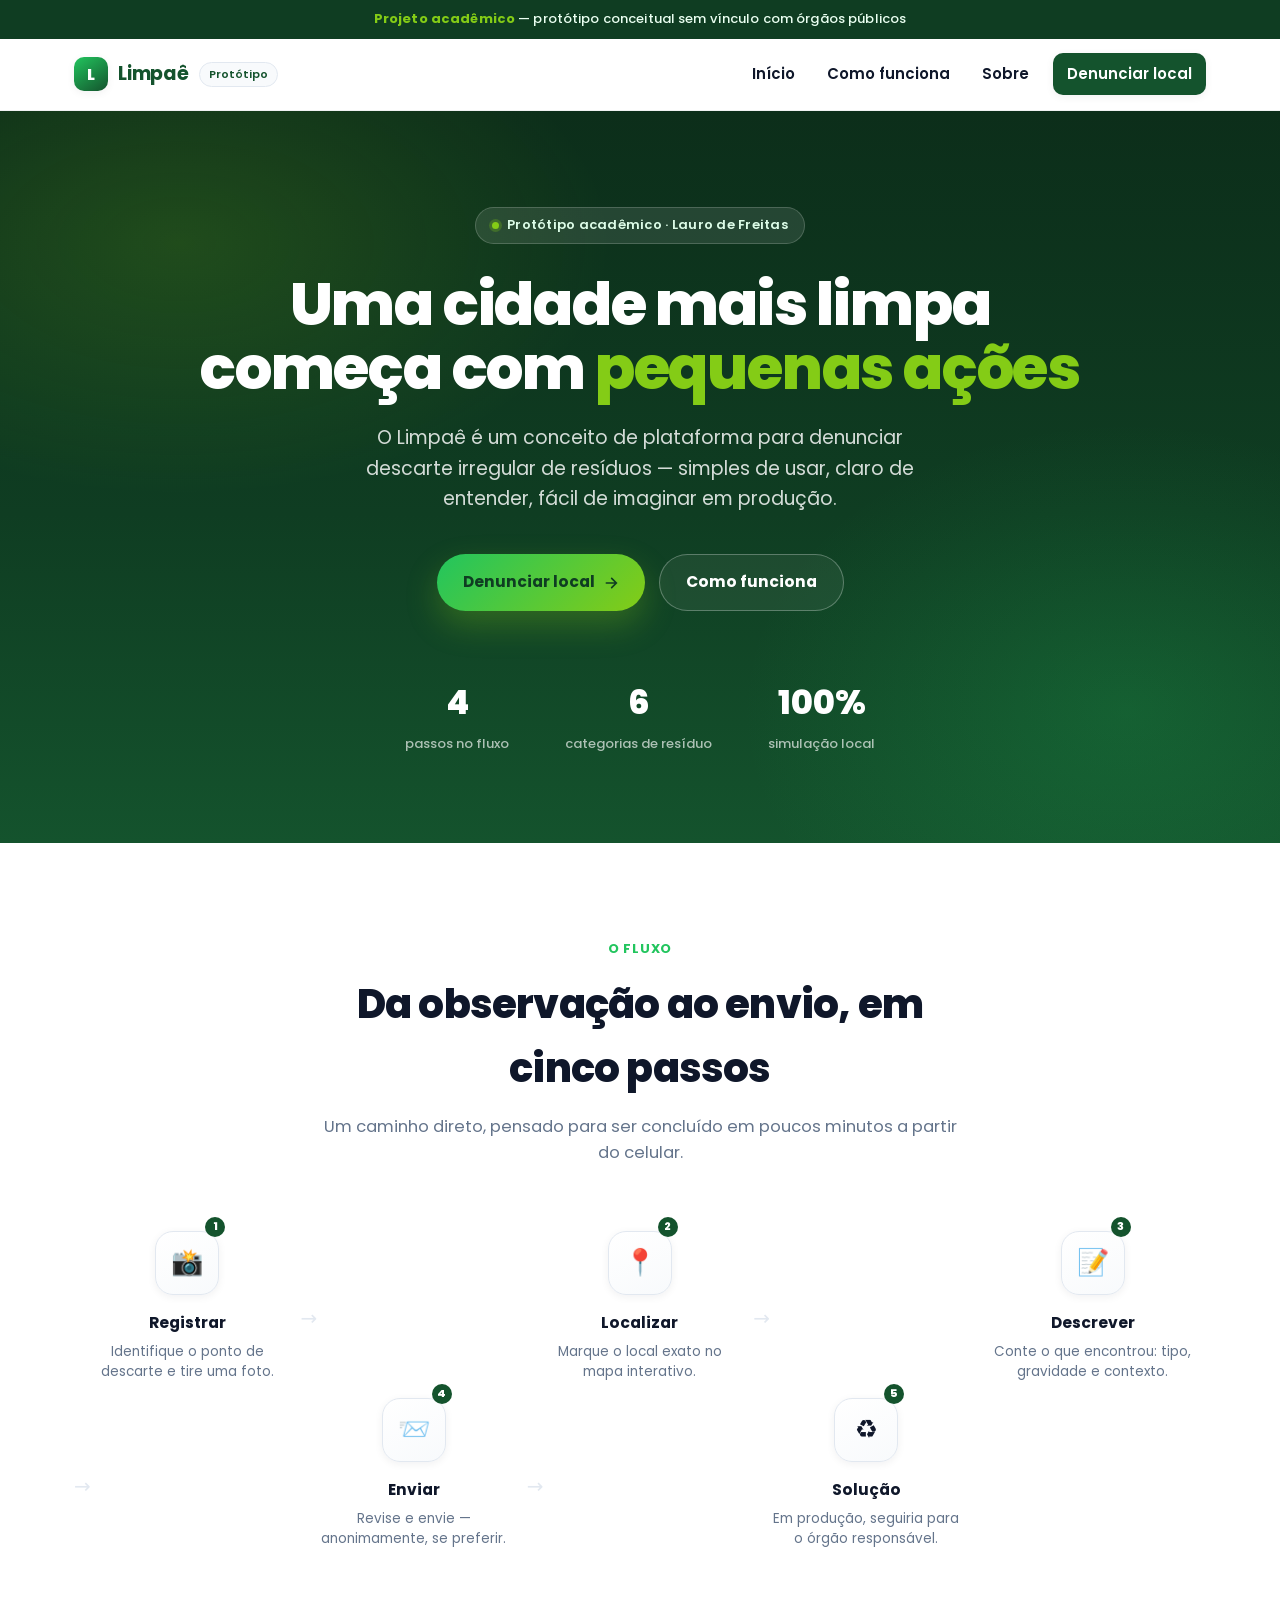
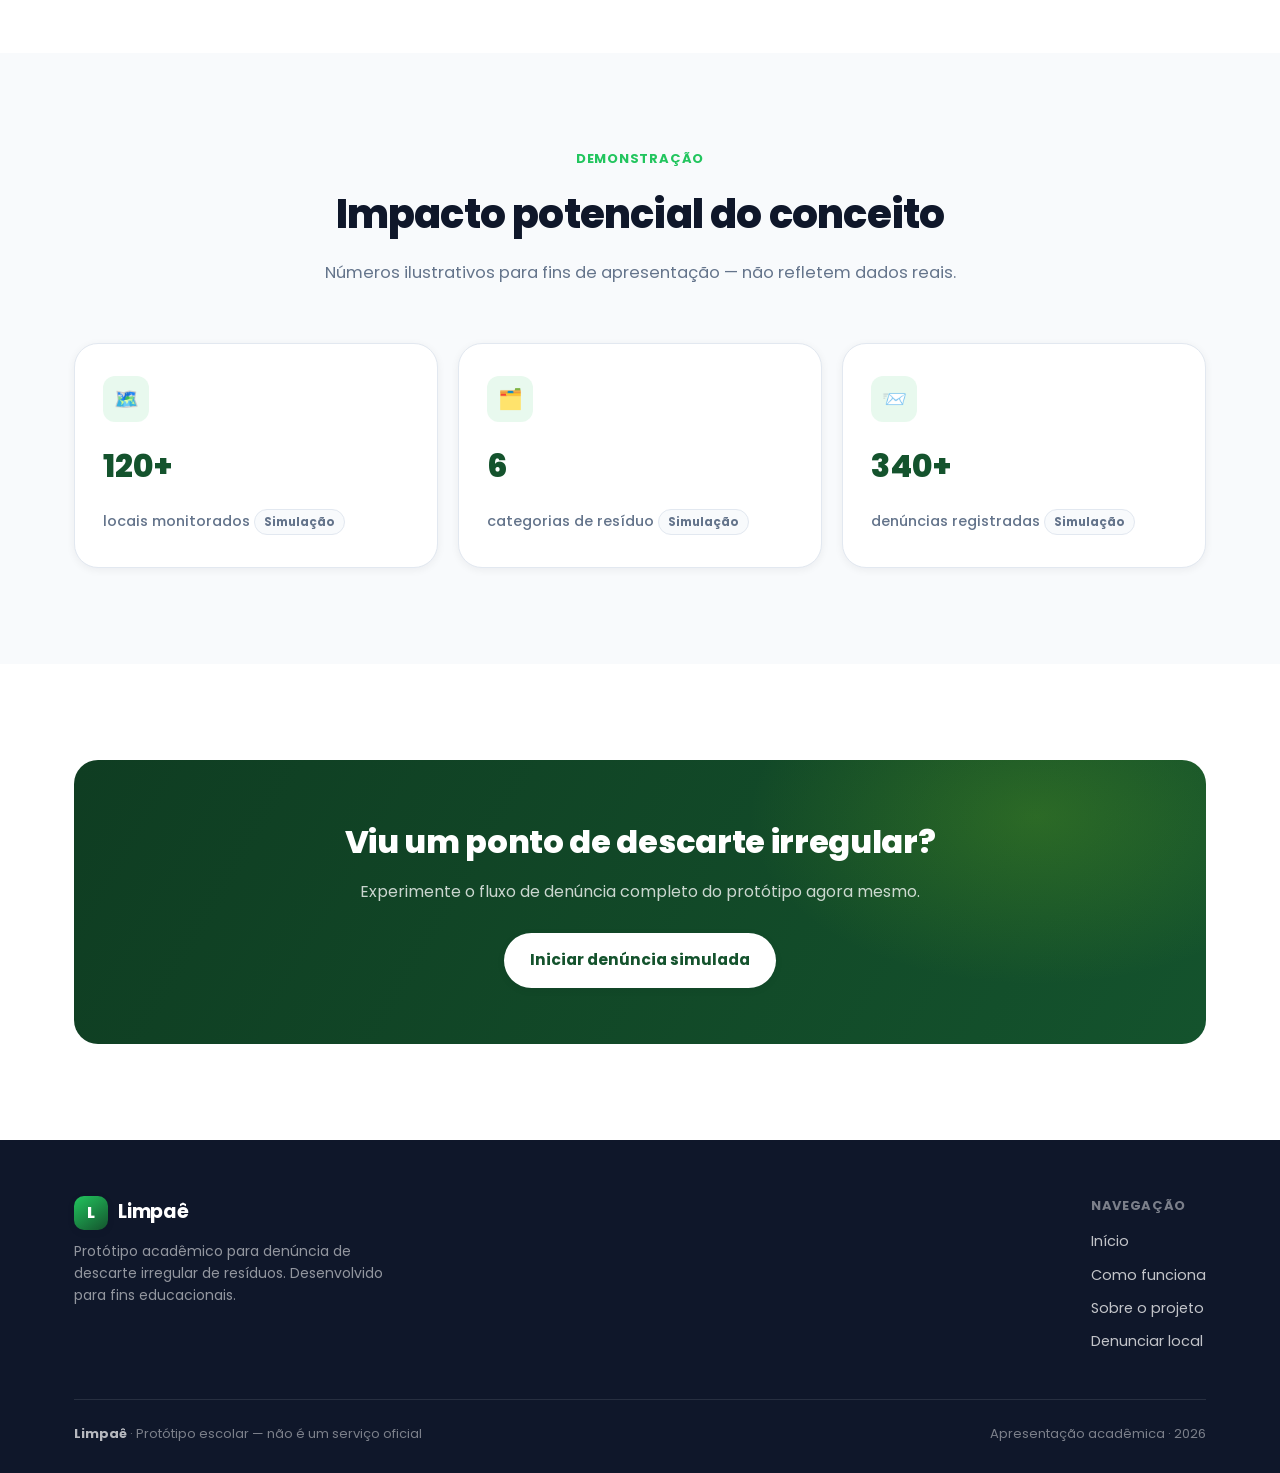
==== index.html @ a6c894ae "Rename paginainicial.html to index.html" ====
<!doctype html>
<html lang="pt-BR">
<head>
<meta charset="utf-8" />
<meta name="viewport" content="width=device-width,initial-scale=1,viewport-fit=cover" />
<title>Limpaê — Denuncie o descarte irregular</title>
<meta name="description" content="Protótipo acadêmico para denúncia de descarte irregular de resíduos. Identifique, localize e registre em poucos passos." />

<link rel="preconnect" href="https://fonts.googleapis.com">
<link rel="preconnect" href="https://fonts.gstatic.com" crossorigin>
<link href="https://fonts.googleapis.com/css2?family=Poppins:wght@400;500;600;700;800&display=swap" rel="stylesheet">

<style>
/* ============================================================
   LIMPAÊ — DESIGN TOKENS (compartilhado entre as 3 páginas)
   ============================================================ */
:root{
  --forest:#14532d;
  --forest-deep:#0f3d22;
  --emerald:#22c55e;
  --lime:#84cc16;
  --white:#ffffff;
  --slate-50:#f8fafc;
  --slate-200:#e2e8f0;
  --slate-500:#64748b;
  --slate-900:#0f172a;

  --radius-sm:10px;
  --radius-md:16px;
  --radius-lg:24px;
  --radius-pill:999px;

  --shadow-sm:0 2px 8px rgba(15,23,42,0.06);
  --shadow-md:0 12px 32px rgba(15,61,34,0.10);
  --shadow-lg:0 24px 64px rgba(15,61,34,0.16);

  --ease:cubic-bezier(.16,1,.3,1);
  --max-width:1180px;
  --header-h:72px;
}

*,*::before,*::after{ box-sizing:border-box; }
html{ scroll-behavior:smooth; }
@media (prefers-reduced-motion: reduce){
  html{ scroll-behavior:auto; }
  *,*::before,*::after{ animation-duration:0.001ms !important; animation-iteration-count:1 !important; transition-duration:0.001ms !important; scroll-behavior:auto !important; }
}

body{
  margin:0;
  font-family:"Poppins",system-ui,-apple-system,"Segoe UI",Roboto,Arial,sans-serif;
  color:var(--slate-900);
  background:var(--white);
  -webkit-font-smoothing:antialiased;
  line-height:1.6;
}

img{ max-width:100%; display:block; }
a{ color:inherit; }
button{ font-family:inherit; }

:focus-visible{
  outline:3px solid var(--lime);
  outline-offset:2px;
  border-radius:6px;
}

.container{ max-width:var(--max-width); margin:0 auto; padding:0 24px; }

/* ===== TOP NOTICE ===== */
.notice{
  background:var(--forest-deep);
  color:#eafff1;
  text-align:center;
  font-size:13px;
  font-weight:500;
  padding:9px 16px;
  letter-spacing:.01em;
}
.notice strong{ font-weight:700; color:var(--lime); }

/* ===== HEADER ===== */
header{
  position:sticky;
  top:0;
  z-index:500;
  height:var(--header-h);
  display:flex;
  align-items:center;
  background:rgba(255,255,255,0.85);
  backdrop-filter:blur(12px) saturate(1.4);
  -webkit-backdrop-filter:blur(12px) saturate(1.4);
  border-bottom:1px solid rgba(15,23,42,0.06);
}
.header-inner{
  width:100%;
  display:flex;
  align-items:center;
  justify-content:space-between;
  gap:20px;
}
.brand{ display:flex; align-items:center; gap:10px; text-decoration:none; }
.brand-mark{
  width:34px; height:34px; border-radius:10px;
  background:linear-gradient(145deg,var(--emerald),var(--forest));
  display:flex; align-items:center; justify-content:center;
  color:#fff; font-weight:800; font-size:16px;
  box-shadow:var(--shadow-sm);
}
.brand-name{ font-weight:700; font-size:19px; color:var(--forest); letter-spacing:-0.01em; }
.brand-tag{
  font-size:11px; font-weight:600; color:var(--forest);
  background:var(--slate-50); border:1px solid var(--slate-200);
  padding:3px 9px; border-radius:var(--radius-pill);
}

nav.main-nav{ display:flex; align-items:center; gap:4px; }
nav.main-nav a{
  text-decoration:none; font-weight:600; font-size:15px; color:var(--slate-900);
  padding:9px 14px; border-radius:var(--radius-sm);
  transition:background .2s var(--ease), color .2s var(--ease);
}
nav.main-nav a:hover{ background:var(--slate-50); color:var(--forest); }
nav.main-nav a.nav-cta{
  background:var(--forest); color:#fff; margin-left:6px;
  box-shadow:var(--shadow-sm);
}
nav.main-nav a.nav-cta:hover{ background:var(--forest-deep); }

.nav-toggle{
  display:none; background:none; border:0; cursor:pointer;
  width:40px; height:40px; border-radius:var(--radius-sm);
  align-items:center; justify-content:center;
}
.nav-toggle:hover{ background:var(--slate-50); }
.nav-toggle svg{ width:22px; height:22px; }

.mobile-menu{
  position:fixed; inset:0; z-index:900;
  background:rgba(15,23,42,0.4);
  backdrop-filter:blur(2px);
  opacity:0; visibility:hidden;
  transition:opacity .25s var(--ease), visibility .25s var(--ease);
}
.mobile-menu.open{ opacity:1; visibility:visible; }
.mobile-panel{
  position:absolute; top:0; right:0; height:100%; width:min(320px,86vw);
  background:#fff; padding:24px; display:flex; flex-direction:column; gap:6px;
  box-shadow:-12px 0 48px rgba(15,23,42,0.18);
  transform:translateX(24px); transition:transform .3s var(--ease);
}
.mobile-menu.open .mobile-panel{ transform:translateX(0); }
.mobile-panel a{
  text-decoration:none; color:var(--slate-900); font-weight:600; font-size:17px;
  padding:14px 12px; border-radius:var(--radius-sm); border-bottom:1px solid var(--slate-200);
}
.mobile-panel a.nav-cta{ background:var(--forest); color:#fff; border:0; text-align:center; margin-top:10px; }

@media (max-width:760px){
  nav.main-nav{ display:none; }
  .nav-toggle{ display:flex; }
}

/* ===== HERO ===== */
.hero{
  position:relative;
  padding:96px 0 88px;
  overflow:hidden;
  background:linear-gradient(180deg,#0c2e1a 0%, var(--forest-deep) 55%, var(--forest) 100%);
  color:#fff;
}
.hero::before{
  content:"";
  position:absolute; inset:0;
  background-image:url('https://images.unsplash.com/photo-1604187351574-454b8b886bff?auto=format&fit=crop&w=1800&q=70');
  background-size:cover; background-position:center 35%;
  opacity:.22; mix-blend-mode:luminosity;
}
.hero::after{
  content:"";
  position:absolute; inset:0;
  background:
    radial-gradient(720px 420px at 14% 18%, rgba(132,204,22,0.16), transparent 60%),
    radial-gradient(640px 480px at 88% 82%, rgba(34,197,94,0.18), transparent 60%);
}
.hero-inner{ position:relative; z-index:2; text-align:center; }
.eyebrow{
  display:inline-flex; align-items:center; gap:8px;
  font-size:13px; font-weight:600; letter-spacing:.02em;
  background:rgba(255,255,255,0.10); border:1px solid rgba(255,255,255,0.18);
  padding:7px 16px; border-radius:var(--radius-pill); margin-bottom:28px;
  color:#dcfce7;
}
.eyebrow .dot{ width:7px; height:7px; border-radius:50%; background:var(--lime); box-shadow:0 0 0 3px rgba(132,204,22,0.25); }

.hero h1{
  font-size:clamp(34px,5.6vw,60px);
  font-weight:800; letter-spacing:-0.02em; line-height:1.08;
  margin:0 0 22px;
  max-width:880px; margin-inline:auto;
}
.hero h1 em{ font-style:normal; color:var(--lime); }
.hero p.lead{
  font-size:clamp(16px,2vw,19px); color:rgba(255,255,255,0.82);
  max-width:560px; margin:0 auto 40px; font-weight:400;
}
.cta-row{ display:flex; gap:14px; justify-content:center; flex-wrap:wrap; }
.btn{
  display:inline-flex; align-items:center; gap:8px;
  font-weight:700; font-size:15.5px; text-decoration:none;
  padding:15px 26px; border-radius:var(--radius-pill);
  border:0; cursor:pointer;
  transition:transform .2s var(--ease), box-shadow .2s var(--ease), background .2s var(--ease);
}
.btn:active{ transform:scale(0.98); }
.btn-primary{
  background:linear-gradient(135deg,var(--emerald),var(--lime));
  color:var(--forest-deep);
  box-shadow:0 14px 32px rgba(132,204,22,0.28);
}
.btn-primary:hover{ transform:translateY(-2px); box-shadow:0 18px 40px rgba(132,204,22,0.36); }
.btn-ghost{
  background:rgba(255,255,255,0.06); color:#fff; border:1px solid rgba(255,255,255,0.28);
}
.btn-ghost:hover{ transform:translateY(-2px); background:rgba(255,255,255,0.12); }
.btn-solid-light{ background:#fff; color:var(--forest); box-shadow:var(--shadow-sm); }
.btn-solid-light:hover{ transform:translateY(-2px); box-shadow:var(--shadow-md); }

.hero-stats{
  display:flex; justify-content:center; gap:clamp(24px,5vw,56px);
  margin-top:64px; flex-wrap:wrap;
}
.hero-stat{ text-align:center; }
.hero-stat strong{ display:block; font-size:clamp(26px,3.4vw,34px); font-weight:800; color:#fff; }
.hero-stat span{ font-size:13px; color:rgba(255,255,255,0.65); font-weight:500; }

/* ===== SECTIONS ===== */
.section{ padding:96px 0; }
.section-tight{ padding:72px 0; }
.section-alt{ background:var(--slate-50); }
.section-head{ text-align:center; max-width:640px; margin:0 auto 56px; }
.section-eyebrow{
  font-size:13px; font-weight:700; letter-spacing:.06em; text-transform:uppercase;
  color:var(--emerald); margin-bottom:12px; display:block;
}
.section-head h2{
  font-size:clamp(28px,3.6vw,40px); font-weight:800; letter-spacing:-0.02em;
  color:var(--slate-900); margin:0 0 14px;
}
.section-head p{ font-size:16.5px; color:var(--slate-500); margin:0; }

/* reveal on scroll */
.reveal{ opacity:0; transform:translateY(18px); transition:opacity .6s var(--ease), transform .6s var(--ease); }
.reveal.is-visible{ opacity:1; transform:translateY(0); }

/* ===== FLOW (Como funciona) ===== */
.flow{
  display:grid;
  grid-template-columns:repeat(5,1fr);
  gap:0;
  align-items:stretch;
  margin-top:8px;
}
.flow-step{
  position:relative;
  display:flex; flex-direction:column; align-items:center; text-align:center;
  padding:8px 14px;
}
.flow-step .icon{
  width:64px; height:64px; border-radius:18px;
  background:linear-gradient(155deg,#fff,var(--slate-50));
  border:1px solid var(--slate-200);
  display:flex; align-items:center; justify-content:center;
  font-size:26px; margin-bottom:16px;
  box-shadow:var(--shadow-sm);
  transition:transform .25s var(--ease), box-shadow .25s var(--ease);
}
.flow-step:hover .icon{ transform:translateY(-4px); box-shadow:var(--shadow-md); }
.flow-step .num{
  position:absolute; top:0; left:50%; transform:translate(18px,-6px);
  font-size:11px; font-weight:800; color:var(--white); background:var(--forest);
  width:20px; height:20px; border-radius:50%; display:flex; align-items:center; justify-content:center;
}
.flow-step h3{ font-size:15.5px; font-weight:700; margin:0 0 6px; color:var(--slate-900); }
.flow-step p{ font-size:13.5px; color:var(--slate-500); margin:0; line-height:1.5; }
.flow-connector{
  align-self:center; color:var(--slate-200); font-size:20px; padding-top:24px;
}
@media (max-width:920px){
  .flow{ grid-template-columns:1fr; gap:18px; }
  .flow-connector{ display:none; }
  .flow-step{ flex-direction:row; text-align:left; gap:16px; align-items:flex-start; padding:0; }
  .flow-step .icon{ flex-shrink:0; margin-bottom:0; }
  .flow-step .num{ left:auto; transform:none; top:-6px; right:auto; position:absolute; }
}

/* ===== CARDS GRID (Impacto / Sobre teaser) ===== */
.grid-3{ display:grid; grid-template-columns:repeat(3,1fr); gap:20px; }
@media (max-width:920px){ .grid-3{ grid-template-columns:1fr; } }

.stat-card{
  background:#fff; border:1px solid var(--slate-200); border-radius:var(--radius-lg);
  padding:32px 28px; box-shadow:var(--shadow-sm);
  transition:transform .25s var(--ease), box-shadow .25s var(--ease);
}
.stat-card:hover{ transform:translateY(-4px); box-shadow:var(--shadow-md); }
.stat-card .stat-icon{
  width:46px; height:46px; border-radius:12px; display:flex; align-items:center; justify-content:center;
  background:rgba(34,197,94,0.10); color:var(--forest); font-size:20px; margin-bottom:18px;
}
.stat-card strong{ display:block; font-size:32px; font-weight:800; color:var(--forest); margin-bottom:4px; }
.stat-card span.label{ font-size:14.5px; color:var(--slate-500); font-weight:500; }
.stat-card .sim-tag{
  display:inline-block; margin-top:14px; font-size:11.5px; font-weight:700;
  color:var(--slate-500); background:var(--slate-50); border:1px solid var(--slate-200);
  padding:3px 9px; border-radius:var(--radius-pill);
}

/* ===== CTA BAND ===== */
.cta-band{
  background:linear-gradient(120deg,var(--forest-deep),var(--forest));
  border-radius:var(--radius-lg);
  padding:56px 40px;
  text-align:center;
  color:#fff;
  position:relative;
  overflow:hidden;
}
.cta-band::after{
  content:""; position:absolute; inset:0;
  background:radial-gradient(480px 280px at 85% 20%, rgba(132,204,22,0.22), transparent 60%);
}
.cta-band-inner{ position:relative; z-index:1; }
.cta-band h2{ font-size:clamp(24px,3vw,32px); font-weight:800; margin:0 0 12px; letter-spacing:-0.01em; }
.cta-band p{ color:rgba(255,255,255,0.78); margin:0 0 28px; font-size:16px; }

/* ===== FOOTER ===== */
footer{ background:var(--slate-900); color:rgba(255,255,255,0.7); padding:56px 0 28px; }
.footer-top{ display:flex; justify-content:space-between; gap:32px; flex-wrap:wrap; margin-bottom:36px; }
.footer-brand .brand-name{ color:#fff; }
.footer-brand p{ max-width:320px; font-size:14px; color:rgba(255,255,255,0.55); margin-top:10px; }
.footer-cols{ display:flex; gap:48px; flex-wrap:wrap; }
.footer-col h4{ font-size:13px; font-weight:700; text-transform:uppercase; letter-spacing:.05em; color:rgba(255,255,255,0.45); margin:0 0 14px; }
.footer-col a{ display:block; text-decoration:none; color:rgba(255,255,255,0.75); font-size:14.5px; margin-bottom:10px; }
.footer-col a:hover{ color:var(--lime); }
.footer-bottom{
  border-top:1px solid rgba(255,255,255,0.10); padding-top:24px;
  display:flex; justify-content:space-between; gap:12px; flex-wrap:wrap;
  font-size:13px; color:rgba(255,255,255,0.45);
}
.footer-bottom strong{ color:rgba(255,255,255,0.7); }

@media (max-width:600px){
  .section{ padding:64px 0; }
  .hero{ padding:72px 0 64px; }
  .cta-band{ padding:40px 22px; }
}
</style>
</head>
<body>

<div class="notice"><strong>Projeto acadêmico</strong> — protótipo conceitual sem vínculo com órgãos públicos</div>

<header>
  <div class="container header-inner">
    <a href="index.html" class="brand">
      <span class="brand-mark">L</span>
      <span class="brand-name">Limpaê</span>
      <span class="brand-tag">Protótipo</span>
    </a>

    <nav class="main-nav" aria-label="Navegação principal">
      <a href="index.html">Início</a>
      <a href="#como-funciona">Como funciona</a>
      <a href="sobre.html">Sobre</a>
      <a href="denuncia.html" class="nav-cta">Denunciar local</a>
    </nav>

    <button class="nav-toggle" id="navToggle" aria-label="Abrir menu" aria-expanded="false" aria-controls="mobileMenu">
      <svg viewBox="0 0 24 24" fill="none" stroke="currentColor" stroke-width="2" stroke-linecap="round"><path d="M3 6h18M3 12h18M3 18h18"/></svg>
    </button>
  </div>
</header>

<div class="mobile-menu" id="mobileMenu" role="dialog" aria-modal="true" aria-label="Menu de navegação">
  <div class="mobile-panel">
    <a href="index.html">Início</a>
    <a href="#como-funciona">Como funciona</a>
    <a href="sobre.html">Sobre</a>
    <a href="denuncia.html" class="nav-cta">Denunciar local</a>
  </div>
</div>

<section class="hero">
  <div class="container hero-inner">
    <span class="eyebrow"><span class="dot"></span> Protótipo acadêmico · Lauro de Freitas</span>
    <h1>Uma cidade mais limpa começa com <em>pequenas ações</em></h1>
    <p class="lead">O Limpaê é um conceito de plataforma para denunciar descarte irregular de resíduos — simples de usar, claro de entender, fácil de imaginar em produção.</p>
    <div class="cta-row">
      <a href="denuncia.html" class="btn btn-primary">
        Denunciar local
        <svg width="16" height="16" viewBox="0 0 24 24" fill="none" stroke="currentColor" stroke-width="2.5" stroke-linecap="round"><path d="M5 12h14M13 5l7 7-7 7"/></svg>
      </a>
      <a href="#como-funciona" class="btn btn-ghost">Como funciona</a>
    </div>

    <div class="hero-stats">
      <div class="hero-stat"><strong>4</strong><span>passos no fluxo</span></div>
      <div class="hero-stat"><strong>6</strong><span>categorias de resíduo</span></div>
      <div class="hero-stat"><strong>100%</strong><span>simulação local</span></div>
    </div>
  </div>
</section>

<section id="como-funciona" class="section">
  <div class="container">
    <div class="section-head reveal">
      <span class="section-eyebrow">O fluxo</span>
      <h2>Da observação ao envio, em cinco passos</h2>
      <p>Um caminho direto, pensado para ser concluído em poucos minutos a partir do celular.</p>
    </div>

    <div class="flow reveal">
      <div class="flow-step"><span class="num">1</span><div class="icon">📸</div><h3>Registrar</h3><p>Identifique o ponto de descarte e tire uma foto.</p></div>
      <div class="flow-connector">→</div>
      <div class="flow-step"><span class="num">2</span><div class="icon">📍</div><h3>Localizar</h3><p>Marque o local exato no mapa interativo.</p></div>
      <div class="flow-connector">→</div>
      <div class="flow-step"><span class="num">3</span><div class="icon">📝</div><h3>Descrever</h3><p>Conte o que encontrou: tipo, gravidade e contexto.</p></div>
      <div class="flow-connector">→</div>
      <div class="flow-step"><span class="num">4</span><div class="icon">📨</div><h3>Enviar</h3><p>Revise e envie — anonimamente, se preferir.</p></div>
      <div class="flow-connector">→</div>
      <div class="flow-step"><span class="num">5</span><div class="icon">♻️</div><h3>Solução</h3><p>Em produção, seguiria para o órgão responsável.</p></div>
    </div>
  </div>
</section>

<section class="section section-alt">
  <div class="container">
    <div class="section-head reveal">
      <span class="section-eyebrow">Demonstração</span>
      <h2>Impacto potencial do conceito</h2>
      <p>Números ilustrativos para fins de apresentação — não refletem dados reais.</p>
    </div>

    <div class="grid-3 reveal">
      <div class="stat-card">
        <div class="stat-icon">🗺️</div>
        <strong>120+</strong>
        <span class="label">locais monitorados</span>
        <div class="sim-tag">Simulação</div>
      </div>
      <div class="stat-card">
        <div class="stat-icon">🗂️</div>
        <strong>6</strong>
        <span class="label">categorias de resíduo</span>
        <div class="sim-tag">Simulação</div>
      </div>
      <div class="stat-card">
        <div class="stat-icon">📨</div>
        <strong>340+</strong>
        <span class="label">denúncias registradas</span>
        <div class="sim-tag">Simulação</div>
      </div>
    </div>
  </div>
</section>

<section class="section">
  <div class="container">
    <div class="cta-band reveal">
      <div class="cta-band-inner">
        <h2>Viu um ponto de descarte irregular?</h2>
        <p>Experimente o fluxo de denúncia completo do protótipo agora mesmo.</p>
        <a href="denuncia.html" class="btn btn-solid-light">Iniciar denúncia simulada</a>
      </div>
    </div>
  </div>
</section>

<footer>
  <div class="container">
    <div class="footer-top">
      <div class="footer-brand">
        <a href="index.html" class="brand"><span class="brand-mark">L</span><span class="brand-name">Limpaê</span></a>
        <p>Protótipo acadêmico para denúncia de descarte irregular de resíduos. Desenvolvido para fins educacionais.</p>
      </div>
      <div class="footer-cols">
        <div class="footer-col">
          <h4>Navegação</h4>
          <a href="index.html">Início</a>
          <a href="#como-funciona">Como funciona</a>
          <a href="sobre.html">Sobre o projeto</a>
          <a href="denuncia.html">Denunciar local</a>
        </div>
      </div>
    </div>
    <div class="footer-bottom">
      <span><strong>Limpaê</strong> · Protótipo escolar — não é um serviço oficial</span>
      <span>Apresentação acadêmica · 2026</span>
    </div>
  </div>
</footer>

<script>
(function(){
  var toggle = document.getElementById('navToggle');
  var menu = document.getElementById('mobileMenu');

  function closeMenu(){
    menu.classList.remove('open');
    toggle.setAttribute('aria-expanded','false');
    document.body.style.overflow = '';
  }
  function openMenu(){
    menu.classList.add('open');
    toggle.setAttribute('aria-expanded','true');
    document.body.style.overflow = 'hidden';
  }

  toggle.addEventListener('click', function(){
    var isOpen = menu.classList.contains('open');
    isOpen ? closeMenu() : openMenu();
  });
  menu.addEventListener('click', function(e){
    if(e.target === menu) closeMenu();
  });
  menu.querySelectorAll('a').forEach(function(a){
    a.addEventListener('click', closeMenu);
  });
  window.addEventListener('resize', function(){
    if(window.innerWidth > 760) closeMenu();
  });

  // Scroll reveal
  var revealEls = document.querySelectorAll('.reveal');
  if('IntersectionObserver' in window){
    var io = new IntersectionObserver(function(entries){
      entries.forEach(function(entry){
        if(entry.isIntersecting){
          entry.target.classList.add('is-visible');
          io.unobserve(entry.target);
        }
      });
    }, { threshold:0.15 });
    revealEls.forEach(function(el){ io.observe(el); });
  } else {
    revealEls.forEach(function(el){ el.classList.add('is-visible'); });
  }
})();
</script>
</body>
</html>
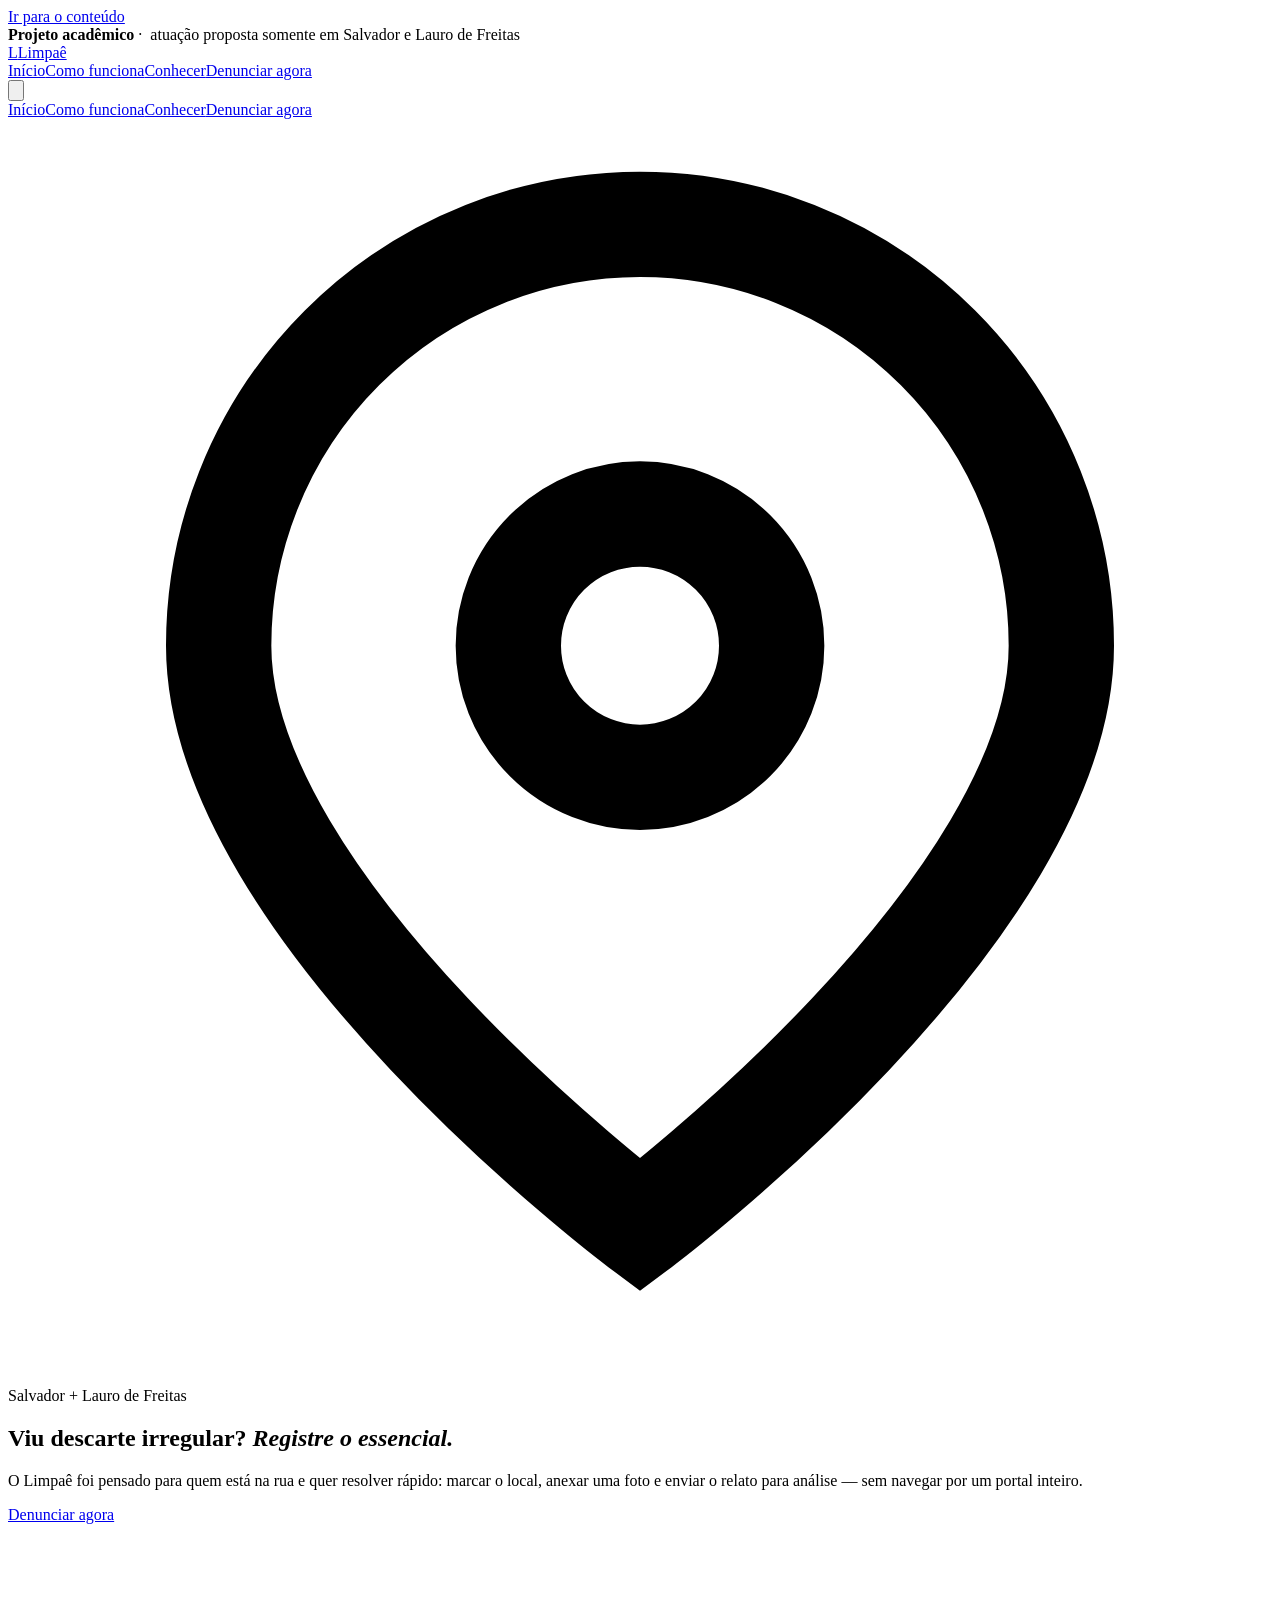
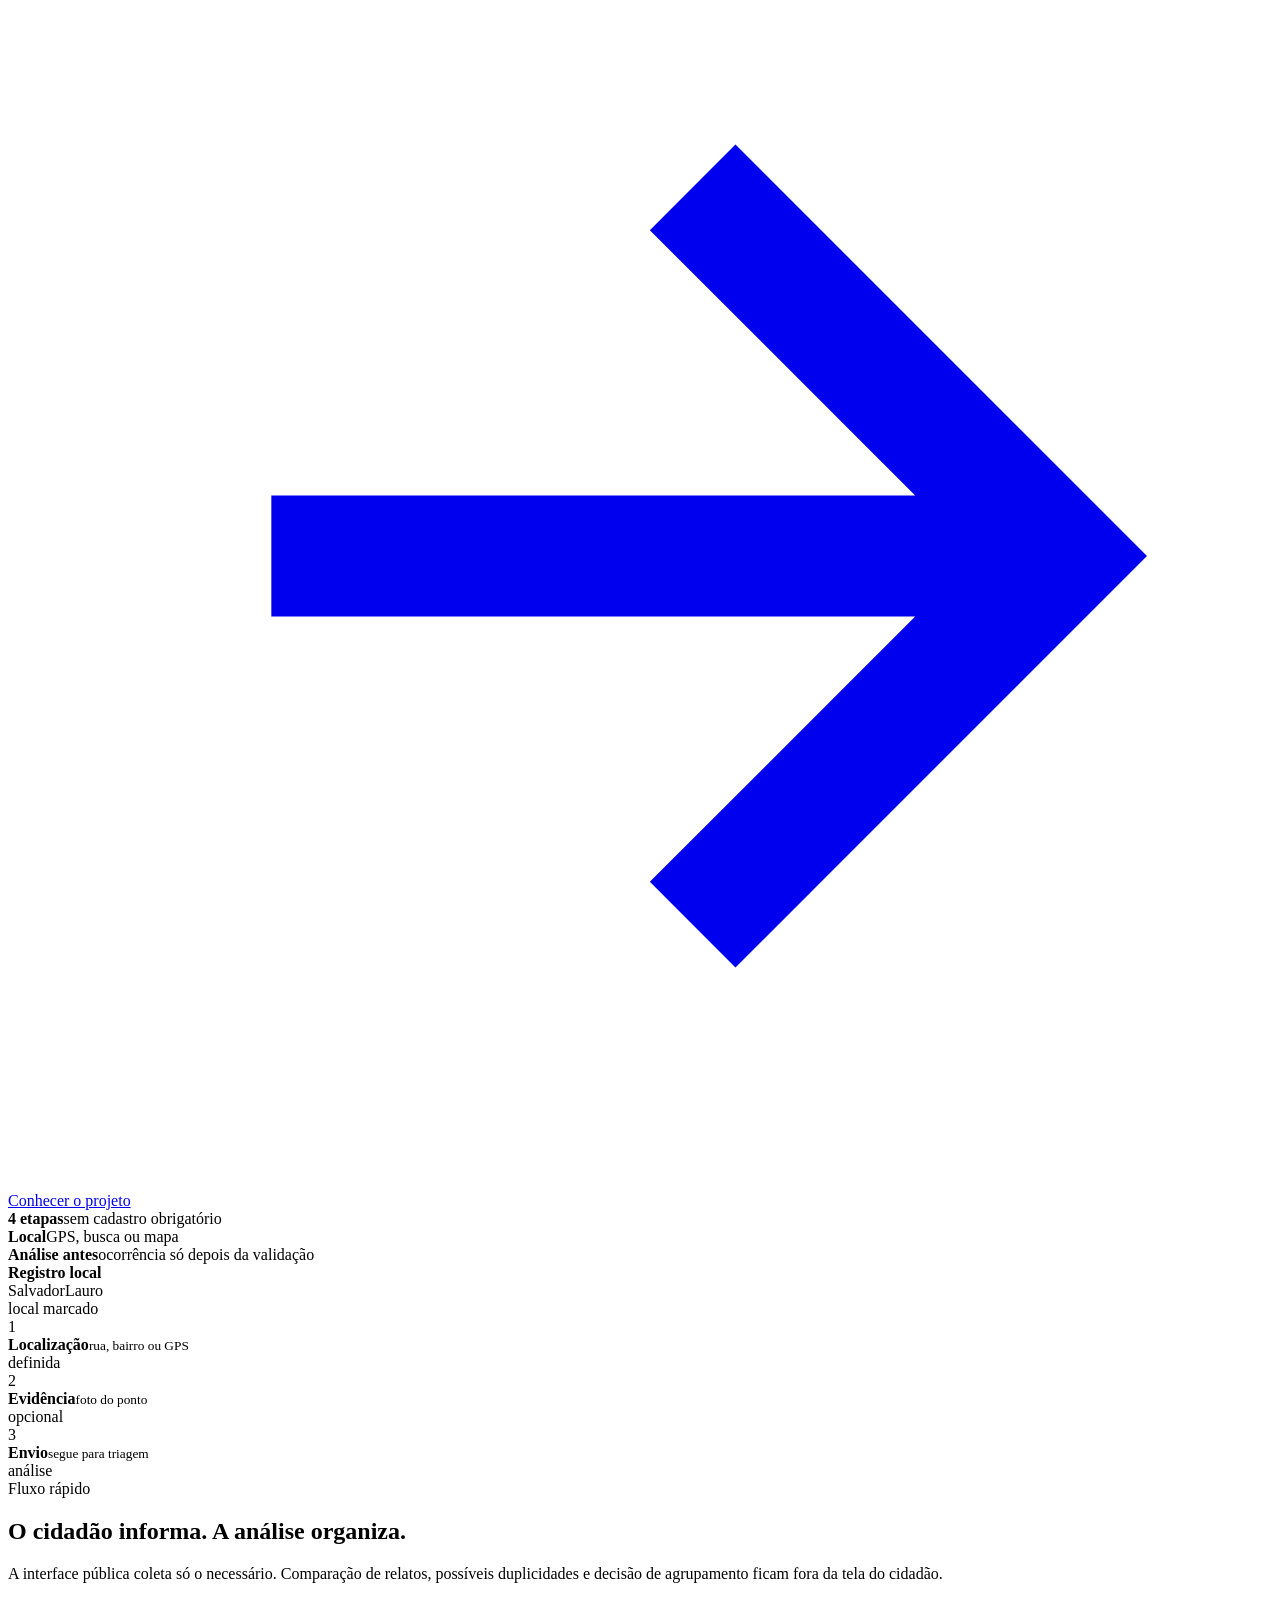
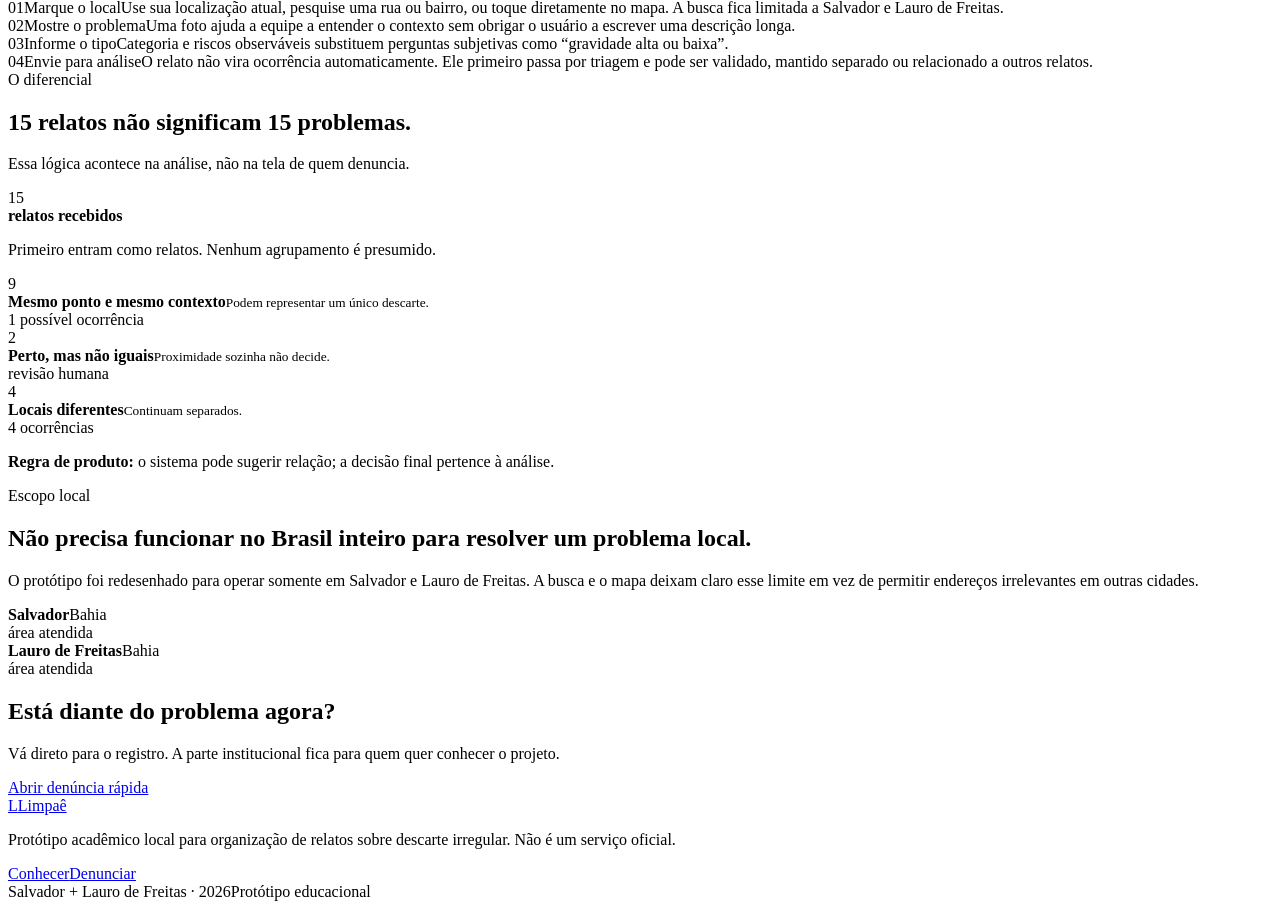
==== commit 0f14b311: "Add files via upload" ====
--- a/index.html
+++ b/index.html
@@ -1,552 +1,34 @@
-<!doctype html>
-<html lang="pt-BR">
-<head>
-<meta charset="utf-8" />
-<meta name="viewport" content="width=device-width,initial-scale=1,viewport-fit=cover" />
-<title>Limpaê — Denuncie o descarte irregular</title>
-<meta name="description" content="Protótipo acadêmico para denúncia de descarte irregular de resíduos. Identifique, localize e registre em poucos passos." />
+<!doctype html><html lang="pt-BR"><head>
+<meta charset="utf-8"><meta name="viewport" content="width=device-width,initial-scale=1,viewport-fit=cover">
+<title>Limpaê — Salvador e Lauro de Freitas</title>
+<meta name="description" content="Protótipo acadêmico local para registro de descarte irregular em Salvador e Lauro de Freitas.">
+<link rel="stylesheet" href="assets/styles.css"></head><body>
+<a class="skip-link" href="#conteudo">Ir para o conteúdo</a>
+<div class="project-strip"><strong>Projeto acadêmico</strong>&nbsp;·&nbsp; atuação proposta somente em Salvador e Lauro de Freitas</div>
+<header class="site-header"><div class="container header-inner">
+<a class="brand" href="index.html"><span class="brand-mark">L</span><span class="brand-name">Limpaê</span></a>
+<nav class="main-nav" aria-label="Navegação principal"><a class="active" href="index.html">Início</a><a href="#como-funciona">Como funciona</a><a href="sobre.html">Conhecer</a><a class="nav-action" href="denuncia.html">Denunciar agora</a></nav>
+<button class="nav-toggle" id="navToggle" aria-label="Abrir menu" aria-expanded="false"><svg viewBox="0 0 24 24" fill="none" stroke="currentColor" stroke-width="2"><path d="M4 7h16M4 12h16M4 17h16"/></svg></button>
+</div></header>
+<div class="mobile-menu" id="mobileMenu"><div class="mobile-panel"><a href="index.html">Início</a><a href="#como-funciona">Como funciona</a><a href="sobre.html">Conhecer</a><a class="nav-action" href="denuncia.html">Denunciar agora</a></div></div>
+<main id="conteudo">
+<section class="hero"><div class="container hero-grid">
+<div><span class="local-badge"><svg viewBox="0 0 24 24" fill="none" stroke="currentColor" stroke-width="2"><path d="M20 10c0 5-8 11-8 11S4 15 4 10a8 8 0 1 1 16 0Z"/><circle cx="12" cy="10" r="2.5"/></svg>Salvador + Lauro de Freitas</span>
+<h1>Viu descarte irregular? <em>Registre o essencial.</em></h1>
+<p class="hero-lead">O Limpaê foi pensado para quem está na rua e quer resolver rápido: marcar o local, anexar uma foto e enviar o relato para análise — sem navegar por um portal inteiro.</p>
+<div class="cta-row"><a class="btn btn-primary" href="denuncia.html">Denunciar agora <svg viewBox="0 0 24 24" fill="none" stroke="currentColor" stroke-width="2.3"><path d="M5 12h14M13 5l7 7-7 7"/></svg></a><a class="btn btn-secondary" href="sobre.html">Conhecer o projeto</a></div>
+<div class="hero-proof"><div class="proof-item"><strong>4 etapas</strong><span>sem cadastro obrigatório</span></div><div class="proof-item"><strong>Local</strong><span>GPS, busca ou mapa</span></div><div class="proof-item"><strong>Análise antes</strong><span>ocorrência só depois da validação</span></div></div>
+</div>
+<div class="civic-panel" aria-label="Demonstração visual do fluxo"><div class="civic-panel-head"><strong>Registro local</strong><div class="city-pair"><span>Salvador</span><span>Lauro</span></div></div><div class="civic-map"><span class="mock-pin"></span><span class="mock-pin-label">local marcado</span></div><div class="civic-flow"><div class="civic-flow-row"><span class="flow-number">1</span><div><strong>Localização</strong><small>rua, bairro ou GPS</small></div><span class="status-chip">definida</span></div><div class="civic-flow-row"><span class="flow-number">2</span><div><strong>Evidência</strong><small>foto do ponto</small></div><span class="status-chip">opcional</span></div><div class="civic-flow-row"><span class="flow-number">3</span><div><strong>Envio</strong><small>segue para triagem</small></div><span class="status-chip">análise</span></div></div></div>
+</div></section>
 
-<link rel="preconnect" href="https://fonts.googleapis.com">
-<link rel="preconnect" href="https://fonts.gstatic.com" crossorigin>
-<link href="https://fonts.googleapis.com/css2?family=Poppins:wght@400;500;600;700;800&display=swap" rel="stylesheet">
+<section class="section" id="como-funciona"><div class="container"><div class="section-head reveal"><span class="section-kicker">Fluxo rápido</span><h2>O cidadão informa. A análise organiza.</h2><p>A interface pública coleta só o necessário. Comparação de relatos, possíveis duplicidades e decisão de agrupamento ficam fora da tela do cidadão.</p></div>
+<div class="steps reveal"><div class="step-row"><span class="step-num">01</span><span class="step-title">Marque o local</span><span class="step-copy">Use sua localização atual, pesquise uma rua ou bairro, ou toque diretamente no mapa. A busca fica limitada a Salvador e Lauro de Freitas.</span></div><div class="step-row"><span class="step-num">02</span><span class="step-title">Mostre o problema</span><span class="step-copy">Uma foto ajuda a equipe a entender o contexto sem obrigar o usuário a escrever uma descrição longa.</span></div><div class="step-row"><span class="step-num">03</span><span class="step-title">Informe o tipo</span><span class="step-copy">Categoria e riscos observáveis substituem perguntas subjetivas como “gravidade alta ou baixa”.</span></div><div class="step-row"><span class="step-num">04</span><span class="step-title">Envie para análise</span><span class="step-copy">O relato não vira ocorrência automaticamente. Ele primeiro passa por triagem e pode ser validado, mantido separado ou relacionado a outros relatos.</span></div></div></div></section>
 
-<style>
-/* ============================================================
-   LIMPAÊ — DESIGN TOKENS (compartilhado entre as 3 páginas)
-   ============================================================ */
-:root{
-  --forest:#14532d;
-  --forest-deep:#0f3d22;
-  --emerald:#22c55e;
-  --lime:#84cc16;
-  --white:#ffffff;
-  --slate-50:#f8fafc;
-  --slate-200:#e2e8f0;
-  --slate-500:#64748b;
-  --slate-900:#0f172a;
+<section class="section section-soft"><div class="container"><div class="section-head reveal"><span class="section-kicker">O diferencial</span><h2>15 relatos não significam 15 problemas.</h2><p>Essa lógica acontece na análise, não na tela de quem denuncia.</p></div><div class="cluster-grid reveal"><div class="cluster-big"><span class="number">15</span><div><strong>relatos recebidos</strong><p>Primeiro entram como relatos. Nenhum agrupamento é presumido.</p></div></div><div class="cluster-list"><div class="cluster-item"><span class="cluster-count">9</span><div><strong>Mesmo ponto e mesmo contexto</strong><small>Podem representar um único descarte.</small></div><span class="cluster-result">1 possível ocorrência</span></div><div class="cluster-item"><span class="cluster-count">2</span><div><strong>Perto, mas não iguais</strong><small>Proximidade sozinha não decide.</small></div><span class="cluster-result">revisão humana</span></div><div class="cluster-item"><span class="cluster-count">4</span><div><strong>Locais diferentes</strong><small>Continuam separados.</small></div><span class="cluster-result">4 ocorrências</span></div></div></div><p class="cluster-note reveal"><strong>Regra de produto:</strong> o sistema pode sugerir relação; a decisão final pertence à análise.</p></div></section>
 
-  --radius-sm:10px;
-  --radius-md:16px;
-  --radius-lg:24px;
-  --radius-pill:999px;
-
-  --shadow-sm:0 2px 8px rgba(15,23,42,0.06);
-  --shadow-md:0 12px 32px rgba(15,61,34,0.10);
-  --shadow-lg:0 24px 64px rgba(15,61,34,0.16);
-
-  --ease:cubic-bezier(.16,1,.3,1);
-  --max-width:1180px;
-  --header-h:72px;
-}
-
-*,*::before,*::after{ box-sizing:border-box; }
-html{ scroll-behavior:smooth; }
-@media (prefers-reduced-motion: reduce){
-  html{ scroll-behavior:auto; }
-  *,*::before,*::after{ animation-duration:0.001ms !important; animation-iteration-count:1 !important; transition-duration:0.001ms !important; scroll-behavior:auto !important; }
-}
-
-body{
-  margin:0;
-  font-family:"Poppins",system-ui,-apple-system,"Segoe UI",Roboto,Arial,sans-serif;
-  color:var(--slate-900);
-  background:var(--white);
-  -webkit-font-smoothing:antialiased;
-  line-height:1.6;
-}
-
-img{ max-width:100%; display:block; }
-a{ color:inherit; }
-button{ font-family:inherit; }
-
-:focus-visible{
-  outline:3px solid var(--lime);
-  outline-offset:2px;
-  border-radius:6px;
-}
-
-.container{ max-width:var(--max-width); margin:0 auto; padding:0 24px; }
-
-/* ===== TOP NOTICE ===== */
-.notice{
-  background:var(--forest-deep);
-  color:#eafff1;
-  text-align:center;
-  font-size:13px;
-  font-weight:500;
-  padding:9px 16px;
-  letter-spacing:.01em;
-}
-.notice strong{ font-weight:700; color:var(--lime); }
-
-/* ===== HEADER ===== */
-header{
-  position:sticky;
-  top:0;
-  z-index:500;
-  height:var(--header-h);
-  display:flex;
-  align-items:center;
-  background:rgba(255,255,255,0.85);
-  backdrop-filter:blur(12px) saturate(1.4);
-  -webkit-backdrop-filter:blur(12px) saturate(1.4);
-  border-bottom:1px solid rgba(15,23,42,0.06);
-}
-.header-inner{
-  width:100%;
-  display:flex;
-  align-items:center;
-  justify-content:space-between;
-  gap:20px;
-}
-.brand{ display:flex; align-items:center; gap:10px; text-decoration:none; }
-.brand-mark{
-  width:34px; height:34px; border-radius:10px;
-  background:linear-gradient(145deg,var(--emerald),var(--forest));
-  display:flex; align-items:center; justify-content:center;
-  color:#fff; font-weight:800; font-size:16px;
-  box-shadow:var(--shadow-sm);
-}
-.brand-name{ font-weight:700; font-size:19px; color:var(--forest); letter-spacing:-0.01em; }
-.brand-tag{
-  font-size:11px; font-weight:600; color:var(--forest);
-  background:var(--slate-50); border:1px solid var(--slate-200);
-  padding:3px 9px; border-radius:var(--radius-pill);
-}
-
-nav.main-nav{ display:flex; align-items:center; gap:4px; }
-nav.main-nav a{
-  text-decoration:none; font-weight:600; font-size:15px; color:var(--slate-900);
-  padding:9px 14px; border-radius:var(--radius-sm);
-  transition:background .2s var(--ease), color .2s var(--ease);
-}
-nav.main-nav a:hover{ background:var(--slate-50); color:var(--forest); }
-nav.main-nav a.nav-cta{
-  background:var(--forest); color:#fff; margin-left:6px;
-  box-shadow:var(--shadow-sm);
-}
-nav.main-nav a.nav-cta:hover{ background:var(--forest-deep); }
-
-.nav-toggle{
-  display:none; background:none; border:0; cursor:pointer;
-  width:40px; height:40px; border-radius:var(--radius-sm);
-  align-items:center; justify-content:center;
-}
-.nav-toggle:hover{ background:var(--slate-50); }
-.nav-toggle svg{ width:22px; height:22px; }
-
-.mobile-menu{
-  position:fixed; inset:0; z-index:900;
-  background:rgba(15,23,42,0.4);
-  backdrop-filter:blur(2px);
-  opacity:0; visibility:hidden;
-  transition:opacity .25s var(--ease), visibility .25s var(--ease);
-}
-.mobile-menu.open{ opacity:1; visibility:visible; }
-.mobile-panel{
-  position:absolute; top:0; right:0; height:100%; width:min(320px,86vw);
-  background:#fff; padding:24px; display:flex; flex-direction:column; gap:6px;
-  box-shadow:-12px 0 48px rgba(15,23,42,0.18);
-  transform:translateX(24px); transition:transform .3s var(--ease);
-}
-.mobile-menu.open .mobile-panel{ transform:translateX(0); }
-.mobile-panel a{
-  text-decoration:none; color:var(--slate-900); font-weight:600; font-size:17px;
-  padding:14px 12px; border-radius:var(--radius-sm); border-bottom:1px solid var(--slate-200);
-}
-.mobile-panel a.nav-cta{ background:var(--forest); color:#fff; border:0; text-align:center; margin-top:10px; }
-
-@media (max-width:760px){
-  nav.main-nav{ display:none; }
-  .nav-toggle{ display:flex; }
-}
-
-/* ===== HERO ===== */
-.hero{
-  position:relative;
-  padding:96px 0 88px;
-  overflow:hidden;
-  background:linear-gradient(180deg,#0c2e1a 0%, var(--forest-deep) 55%, var(--forest) 100%);
-  color:#fff;
-}
-.hero::before{
-  content:"";
-  position:absolute; inset:0;
-  background-image:url('https://images.unsplash.com/photo-1604187351574-454b8b886bff?auto=format&fit=crop&w=1800&q=70');
-  background-size:cover; background-position:center 35%;
-  opacity:.22; mix-blend-mode:luminosity;
-}
-.hero::after{
-  content:"";
-  position:absolute; inset:0;
-  background:
-    radial-gradient(720px 420px at 14% 18%, rgba(132,204,22,0.16), transparent 60%),
-    radial-gradient(640px 480px at 88% 82%, rgba(34,197,94,0.18), transparent 60%);
-}
-.hero-inner{ position:relative; z-index:2; text-align:center; }
-.eyebrow{
-  display:inline-flex; align-items:center; gap:8px;
-  font-size:13px; font-weight:600; letter-spacing:.02em;
-  background:rgba(255,255,255,0.10); border:1px solid rgba(255,255,255,0.18);
-  padding:7px 16px; border-radius:var(--radius-pill); margin-bottom:28px;
-  color:#dcfce7;
-}
-.eyebrow .dot{ width:7px; height:7px; border-radius:50%; background:var(--lime); box-shadow:0 0 0 3px rgba(132,204,22,0.25); }
-
-.hero h1{
-  font-size:clamp(34px,5.6vw,60px);
-  font-weight:800; letter-spacing:-0.02em; line-height:1.08;
-  margin:0 0 22px;
-  max-width:880px; margin-inline:auto;
-}
-.hero h1 em{ font-style:normal; color:var(--lime); }
-.hero p.lead{
-  font-size:clamp(16px,2vw,19px); color:rgba(255,255,255,0.82);
-  max-width:560px; margin:0 auto 40px; font-weight:400;
-}
-.cta-row{ display:flex; gap:14px; justify-content:center; flex-wrap:wrap; }
-.btn{
-  display:inline-flex; align-items:center; gap:8px;
-  font-weight:700; font-size:15.5px; text-decoration:none;
-  padding:15px 26px; border-radius:var(--radius-pill);
-  border:0; cursor:pointer;
-  transition:transform .2s var(--ease), box-shadow .2s var(--ease), background .2s var(--ease);
-}
-.btn:active{ transform:scale(0.98); }
-.btn-primary{
-  background:linear-gradient(135deg,var(--emerald),var(--lime));
-  color:var(--forest-deep);
-  box-shadow:0 14px 32px rgba(132,204,22,0.28);
-}
-.btn-primary:hover{ transform:translateY(-2px); box-shadow:0 18px 40px rgba(132,204,22,0.36); }
-.btn-ghost{
-  background:rgba(255,255,255,0.06); color:#fff; border:1px solid rgba(255,255,255,0.28);
-}
-.btn-ghost:hover{ transform:translateY(-2px); background:rgba(255,255,255,0.12); }
-.btn-solid-light{ background:#fff; color:var(--forest); box-shadow:var(--shadow-sm); }
-.btn-solid-light:hover{ transform:translateY(-2px); box-shadow:var(--shadow-md); }
-
-.hero-stats{
-  display:flex; justify-content:center; gap:clamp(24px,5vw,56px);
-  margin-top:64px; flex-wrap:wrap;
-}
-.hero-stat{ text-align:center; }
-.hero-stat strong{ display:block; font-size:clamp(26px,3.4vw,34px); font-weight:800; color:#fff; }
-.hero-stat span{ font-size:13px; color:rgba(255,255,255,0.65); font-weight:500; }
-
-/* ===== SECTIONS ===== */
-.section{ padding:96px 0; }
-.section-tight{ padding:72px 0; }
-.section-alt{ background:var(--slate-50); }
-.section-head{ text-align:center; max-width:640px; margin:0 auto 56px; }
-.section-eyebrow{
-  font-size:13px; font-weight:700; letter-spacing:.06em; text-transform:uppercase;
-  color:var(--emerald); margin-bottom:12px; display:block;
-}
-.section-head h2{
-  font-size:clamp(28px,3.6vw,40px); font-weight:800; letter-spacing:-0.02em;
-  color:var(--slate-900); margin:0 0 14px;
-}
-.section-head p{ font-size:16.5px; color:var(--slate-500); margin:0; }
-
-/* reveal on scroll */
-.reveal{ opacity:0; transform:translateY(18px); transition:opacity .6s var(--ease), transform .6s var(--ease); }
-.reveal.is-visible{ opacity:1; transform:translateY(0); }
-
-/* ===== FLOW (Como funciona) ===== */
-.flow{
-  display:grid;
-  grid-template-columns:repeat(5,1fr);
-  gap:0;
-  align-items:stretch;
-  margin-top:8px;
-}
-.flow-step{
-  position:relative;
-  display:flex; flex-direction:column; align-items:center; text-align:center;
-  padding:8px 14px;
-}
-.flow-step .icon{
-  width:64px; height:64px; border-radius:18px;
-  background:linear-gradient(155deg,#fff,var(--slate-50));
-  border:1px solid var(--slate-200);
-  display:flex; align-items:center; justify-content:center;
-  font-size:26px; margin-bottom:16px;
-  box-shadow:var(--shadow-sm);
-  transition:transform .25s var(--ease), box-shadow .25s var(--ease);
-}
-.flow-step:hover .icon{ transform:translateY(-4px); box-shadow:var(--shadow-md); }
-.flow-step .num{
-  position:absolute; top:0; left:50%; transform:translate(18px,-6px);
-  font-size:11px; font-weight:800; color:var(--white); background:var(--forest);
-  width:20px; height:20px; border-radius:50%; display:flex; align-items:center; justify-content:center;
-}
-.flow-step h3{ font-size:15.5px; font-weight:700; margin:0 0 6px; color:var(--slate-900); }
-.flow-step p{ font-size:13.5px; color:var(--slate-500); margin:0; line-height:1.5; }
-.flow-connector{
-  align-self:center; color:var(--slate-200); font-size:20px; padding-top:24px;
-}
-@media (max-width:920px){
-  .flow{ grid-template-columns:1fr; gap:18px; }
-  .flow-connector{ display:none; }
-  .flow-step{ flex-direction:row; text-align:left; gap:16px; align-items:flex-start; padding:0; }
-  .flow-step .icon{ flex-shrink:0; margin-bottom:0; }
-  .flow-step .num{ left:auto; transform:none; top:-6px; right:auto; position:absolute; }
-}
-
-/* ===== CARDS GRID (Impacto / Sobre teaser) ===== */
-.grid-3{ display:grid; grid-template-columns:repeat(3,1fr); gap:20px; }
-@media (max-width:920px){ .grid-3{ grid-template-columns:1fr; } }
-
-.stat-card{
-  background:#fff; border:1px solid var(--slate-200); border-radius:var(--radius-lg);
-  padding:32px 28px; box-shadow:var(--shadow-sm);
-  transition:transform .25s var(--ease), box-shadow .25s var(--ease);
-}
-.stat-card:hover{ transform:translateY(-4px); box-shadow:var(--shadow-md); }
-.stat-card .stat-icon{
-  width:46px; height:46px; border-radius:12px; display:flex; align-items:center; justify-content:center;
-  background:rgba(34,197,94,0.10); color:var(--forest); font-size:20px; margin-bottom:18px;
-}
-.stat-card strong{ display:block; font-size:32px; font-weight:800; color:var(--forest); margin-bottom:4px; }
-.stat-card span.label{ font-size:14.5px; color:var(--slate-500); font-weight:500; }
-.stat-card .sim-tag{
-  display:inline-block; margin-top:14px; font-size:11.5px; font-weight:700;
-  color:var(--slate-500); background:var(--slate-50); border:1px solid var(--slate-200);
-  padding:3px 9px; border-radius:var(--radius-pill);
-}
-
-/* ===== CTA BAND ===== */
-.cta-band{
-  background:linear-gradient(120deg,var(--forest-deep),var(--forest));
-  border-radius:var(--radius-lg);
-  padding:56px 40px;
-  text-align:center;
-  color:#fff;
-  position:relative;
-  overflow:hidden;
-}
-.cta-band::after{
-  content:""; position:absolute; inset:0;
-  background:radial-gradient(480px 280px at 85% 20%, rgba(132,204,22,0.22), transparent 60%);
-}
-.cta-band-inner{ position:relative; z-index:1; }
-.cta-band h2{ font-size:clamp(24px,3vw,32px); font-weight:800; margin:0 0 12px; letter-spacing:-0.01em; }
-.cta-band p{ color:rgba(255,255,255,0.78); margin:0 0 28px; font-size:16px; }
-
-/* ===== FOOTER ===== */
-footer{ background:var(--slate-900); color:rgba(255,255,255,0.7); padding:56px 0 28px; }
-.footer-top{ display:flex; justify-content:space-between; gap:32px; flex-wrap:wrap; margin-bottom:36px; }
-.footer-brand .brand-name{ color:#fff; }
-.footer-brand p{ max-width:320px; font-size:14px; color:rgba(255,255,255,0.55); margin-top:10px; }
-.footer-cols{ display:flex; gap:48px; flex-wrap:wrap; }
-.footer-col h4{ font-size:13px; font-weight:700; text-transform:uppercase; letter-spacing:.05em; color:rgba(255,255,255,0.45); margin:0 0 14px; }
-.footer-col a{ display:block; text-decoration:none; color:rgba(255,255,255,0.75); font-size:14.5px; margin-bottom:10px; }
-.footer-col a:hover{ color:var(--lime); }
-.footer-bottom{
-  border-top:1px solid rgba(255,255,255,0.10); padding-top:24px;
-  display:flex; justify-content:space-between; gap:12px; flex-wrap:wrap;
-  font-size:13px; color:rgba(255,255,255,0.45);
-}
-.footer-bottom strong{ color:rgba(255,255,255,0.7); }
-
-@media (max-width:600px){
-  .section{ padding:64px 0; }
-  .hero{ padding:72px 0 64px; }
-  .cta-band{ padding:40px 22px; }
-}
-</style>
-</head>
-<body>
-
-<div class="notice"><strong>Projeto acadêmico</strong> — protótipo conceitual sem vínculo com órgãos públicos</div>
-
-<header>
-  <div class="container header-inner">
-    <a href="index.html" class="brand">
-      <span class="brand-mark">L</span>
-      <span class="brand-name">Limpaê</span>
-      <span class="brand-tag">Protótipo</span>
-    </a>
-
-    <nav class="main-nav" aria-label="Navegação principal">
-      <a href="index.html">Início</a>
-      <a href="#como-funciona">Como funciona</a>
-      <a href="sobre.html">Sobre</a>
-      <a href="denuncia.html" class="nav-cta">Denunciar local</a>
-    </nav>
-
-    <button class="nav-toggle" id="navToggle" aria-label="Abrir menu" aria-expanded="false" aria-controls="mobileMenu">
-      <svg viewBox="0 0 24 24" fill="none" stroke="currentColor" stroke-width="2" stroke-linecap="round"><path d="M3 6h18M3 12h18M3 18h18"/></svg>
-    </button>
-  </div>
-</header>
-
-<div class="mobile-menu" id="mobileMenu" role="dialog" aria-modal="true" aria-label="Menu de navegação">
-  <div class="mobile-panel">
-    <a href="index.html">Início</a>
-    <a href="#como-funciona">Como funciona</a>
-    <a href="sobre.html">Sobre</a>
-    <a href="denuncia.html" class="nav-cta">Denunciar local</a>
-  </div>
-</div>
-
-<section class="hero">
-  <div class="container hero-inner">
-    <span class="eyebrow"><span class="dot"></span> Protótipo acadêmico · Lauro de Freitas</span>
-    <h1>Uma cidade mais limpa começa com <em>pequenas ações</em></h1>
-    <p class="lead">O Limpaê é um conceito de plataforma para denunciar descarte irregular de resíduos — simples de usar, claro de entender, fácil de imaginar em produção.</p>
-    <div class="cta-row">
-      <a href="denuncia.html" class="btn btn-primary">
-        Denunciar local
-        <svg width="16" height="16" viewBox="0 0 24 24" fill="none" stroke="currentColor" stroke-width="2.5" stroke-linecap="round"><path d="M5 12h14M13 5l7 7-7 7"/></svg>
-      </a>
-      <a href="#como-funciona" class="btn btn-ghost">Como funciona</a>
-    </div>
-
-    <div class="hero-stats">
-      <div class="hero-stat"><strong>4</strong><span>passos no fluxo</span></div>
-      <div class="hero-stat"><strong>6</strong><span>categorias de resíduo</span></div>
-      <div class="hero-stat"><strong>100%</strong><span>simulação local</span></div>
-    </div>
-  </div>
-</section>
-
-<section id="como-funciona" class="section">
-  <div class="container">
-    <div class="section-head reveal">
-      <span class="section-eyebrow">O fluxo</span>
-      <h2>Da observação ao envio, em cinco passos</h2>
-      <p>Um caminho direto, pensado para ser concluído em poucos minutos a partir do celular.</p>
-    </div>
-
-    <div class="flow reveal">
-      <div class="flow-step"><span class="num">1</span><div class="icon">📸</div><h3>Registrar</h3><p>Identifique o ponto de descarte e tire uma foto.</p></div>
-      <div class="flow-connector">→</div>
-      <div class="flow-step"><span class="num">2</span><div class="icon">📍</div><h3>Localizar</h3><p>Marque o local exato no mapa interativo.</p></div>
-      <div class="flow-connector">→</div>
-      <div class="flow-step"><span class="num">3</span><div class="icon">📝</div><h3>Descrever</h3><p>Conte o que encontrou: tipo, gravidade e contexto.</p></div>
-      <div class="flow-connector">→</div>
-      <div class="flow-step"><span class="num">4</span><div class="icon">📨</div><h3>Enviar</h3><p>Revise e envie — anonimamente, se preferir.</p></div>
-      <div class="flow-connector">→</div>
-      <div class="flow-step"><span class="num">5</span><div class="icon">♻️</div><h3>Solução</h3><p>Em produção, seguiria para o órgão responsável.</p></div>
-    </div>
-  </div>
-</section>
-
-<section class="section section-alt">
-  <div class="container">
-    <div class="section-head reveal">
-      <span class="section-eyebrow">Demonstração</span>
-      <h2>Impacto potencial do conceito</h2>
-      <p>Números ilustrativos para fins de apresentação — não refletem dados reais.</p>
-    </div>
-
-    <div class="grid-3 reveal">
-      <div class="stat-card">
-        <div class="stat-icon">🗺️</div>
-        <strong>120+</strong>
-        <span class="label">locais monitorados</span>
-        <div class="sim-tag">Simulação</div>
-      </div>
-      <div class="stat-card">
-        <div class="stat-icon">🗂️</div>
-        <strong>6</strong>
-        <span class="label">categorias de resíduo</span>
-        <div class="sim-tag">Simulação</div>
-      </div>
-      <div class="stat-card">
-        <div class="stat-icon">📨</div>
-        <strong>340+</strong>
-        <span class="label">denúncias registradas</span>
-        <div class="sim-tag">Simulação</div>
-      </div>
-    </div>
-  </div>
-</section>
-
-<section class="section">
-  <div class="container">
-    <div class="cta-band reveal">
-      <div class="cta-band-inner">
-        <h2>Viu um ponto de descarte irregular?</h2>
-        <p>Experimente o fluxo de denúncia completo do protótipo agora mesmo.</p>
-        <a href="denuncia.html" class="btn btn-solid-light">Iniciar denúncia simulada</a>
-      </div>
-    </div>
-  </div>
-</section>
-
-<footer>
-  <div class="container">
-    <div class="footer-top">
-      <div class="footer-brand">
-        <a href="index.html" class="brand"><span class="brand-mark">L</span><span class="brand-name">Limpaê</span></a>
-        <p>Protótipo acadêmico para denúncia de descarte irregular de resíduos. Desenvolvido para fins educacionais.</p>
-      </div>
-      <div class="footer-cols">
-        <div class="footer-col">
-          <h4>Navegação</h4>
-          <a href="index.html">Início</a>
-          <a href="#como-funciona">Como funciona</a>
-          <a href="sobre.html">Sobre o projeto</a>
-          <a href="denuncia.html">Denunciar local</a>
-        </div>
-      </div>
-    </div>
-    <div class="footer-bottom">
-      <span><strong>Limpaê</strong> · Protótipo escolar — não é um serviço oficial</span>
-      <span>Apresentação acadêmica · 2026</span>
-    </div>
-  </div>
-</footer>
-
-<script>
-(function(){
-  var toggle = document.getElementById('navToggle');
-  var menu = document.getElementById('mobileMenu');
-
-  function closeMenu(){
-    menu.classList.remove('open');
-    toggle.setAttribute('aria-expanded','false');
-    document.body.style.overflow = '';
-  }
-  function openMenu(){
-    menu.classList.add('open');
-    toggle.setAttribute('aria-expanded','true');
-    document.body.style.overflow = 'hidden';
-  }
-
-  toggle.addEventListener('click', function(){
-    var isOpen = menu.classList.contains('open');
-    isOpen ? closeMenu() : openMenu();
-  });
-  menu.addEventListener('click', function(e){
-    if(e.target === menu) closeMenu();
-  });
-  menu.querySelectorAll('a').forEach(function(a){
-    a.addEventListener('click', closeMenu);
-  });
-  window.addEventListener('resize', function(){
-    if(window.innerWidth > 760) closeMenu();
-  });
-
-  // Scroll reveal
-  var revealEls = document.querySelectorAll('.reveal');
-  if('IntersectionObserver' in window){
-    var io = new IntersectionObserver(function(entries){
-      entries.forEach(function(entry){
-        if(entry.isIntersecting){
-          entry.target.classList.add('is-visible');
-          io.unobserve(entry.target);
-        }
-      });
-    }, { threshold:0.15 });
-    revealEls.forEach(function(el){ io.observe(el); });
-  } else {
-    revealEls.forEach(function(el){ el.classList.add('is-visible'); });
-  }
-})();
-</script>
-</body>
-</html>
+<section class="section"><div class="container scope-section reveal"><div class="scope-copy"><span class="section-kicker">Escopo local</span><h2>Não precisa funcionar no Brasil inteiro para resolver um problema local.</h2><p>O protótipo foi redesenhado para operar somente em Salvador e Lauro de Freitas. A busca e o mapa deixam claro esse limite em vez de permitir endereços irrelevantes em outras cidades.</p></div><div class="scope-cities"><div class="scope-city"><div><strong>Salvador</strong><span>Bahia</span></div><span>área atendida</span></div><div class="scope-city"><div><strong>Lauro de Freitas</strong><span>Bahia</span></div><span>área atendida</span></div></div></div></section>
+<section class="section"><div class="container"><div class="cta-band reveal"><div><h2>Está diante do problema agora?</h2><p>Vá direto para o registro. A parte institucional fica para quem quer conhecer o projeto.</p></div><a class="btn btn-primary" href="denuncia.html">Abrir denúncia rápida</a></div></div></section>
+</main>
+<footer><div class="container"><div class="footer-grid"><div><a class="brand" href="index.html"><span class="brand-mark">L</span><span class="brand-name">Limpaê</span></a><p class="footer-copy">Protótipo acadêmico local para organização de relatos sobre descarte irregular. Não é um serviço oficial.</p></div><div class="footer-links"><a href="sobre.html">Conhecer</a><a href="denuncia.html">Denunciar</a></div></div><div class="footer-bottom"><span>Salvador + Lauro de Freitas · 2026</span><span>Protótipo educacional</span></div></div></footer>
+<script src="assets/site.js"></script></body></html>
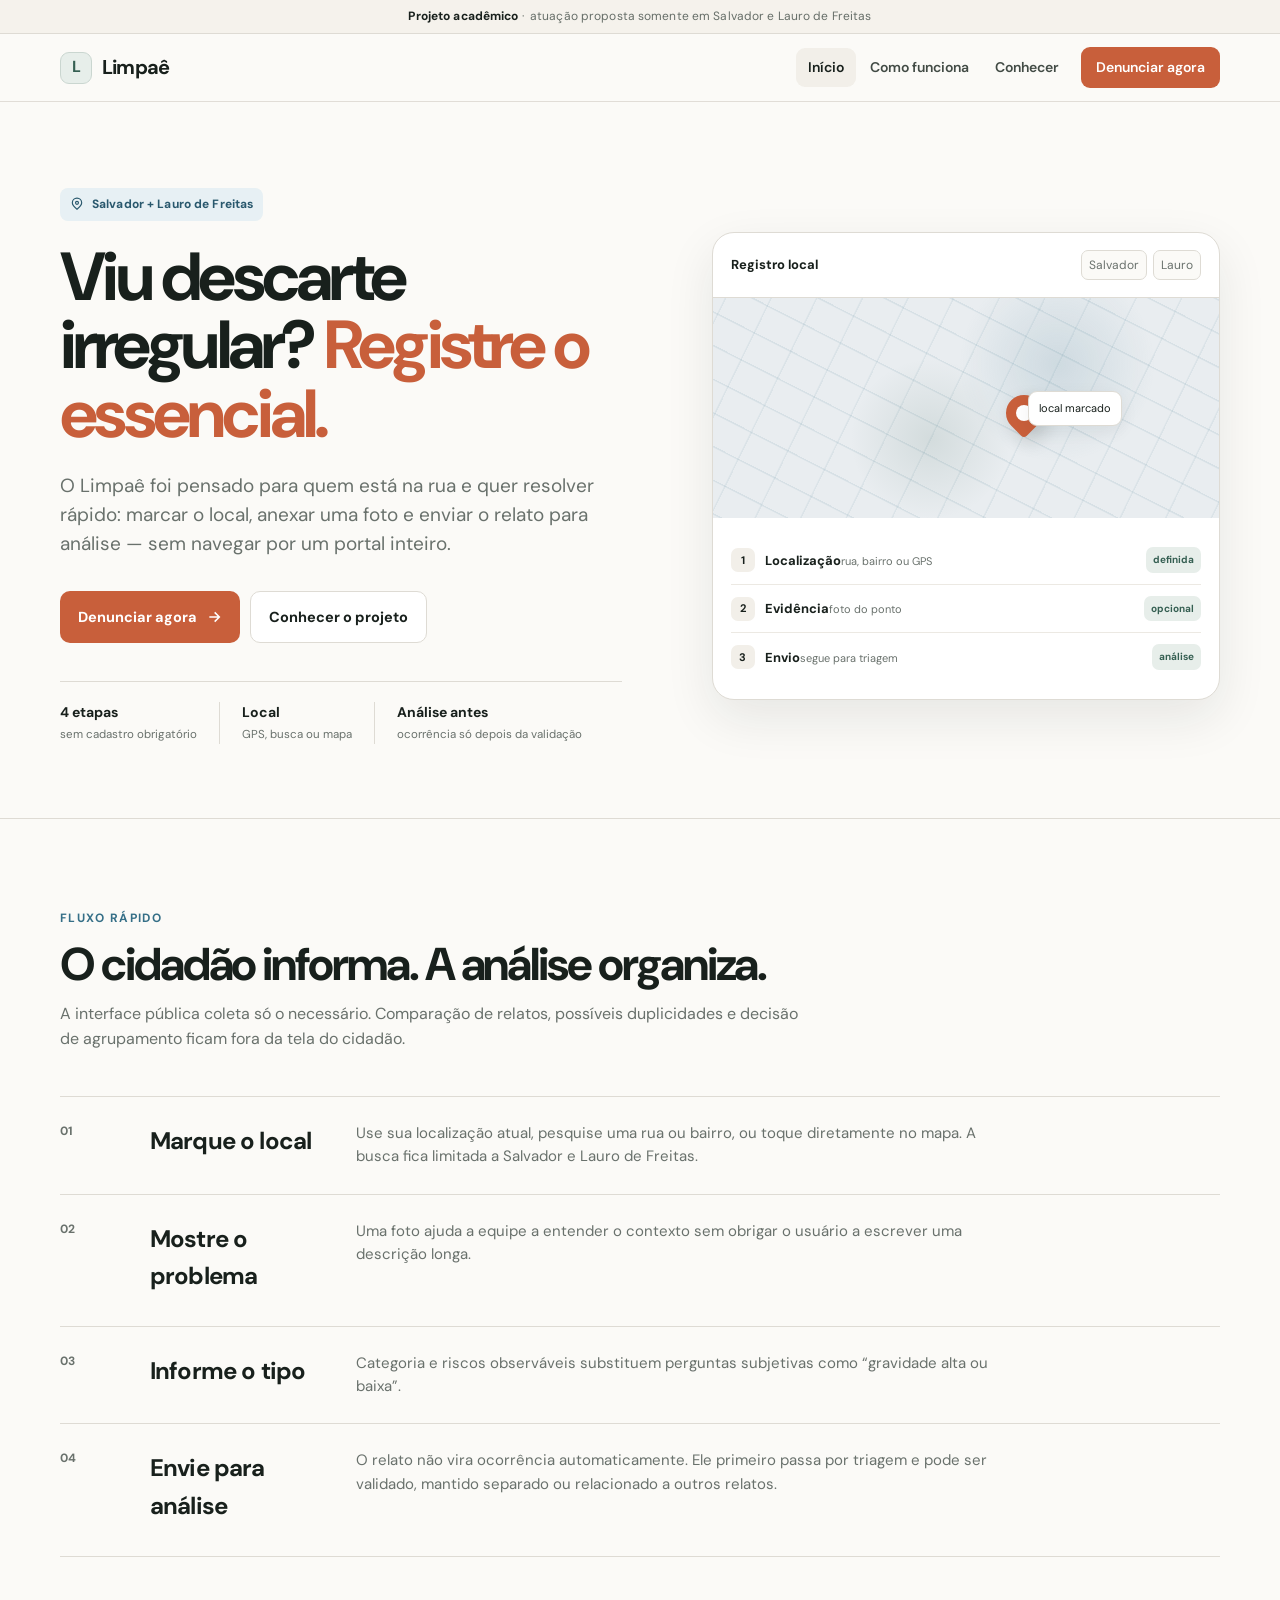
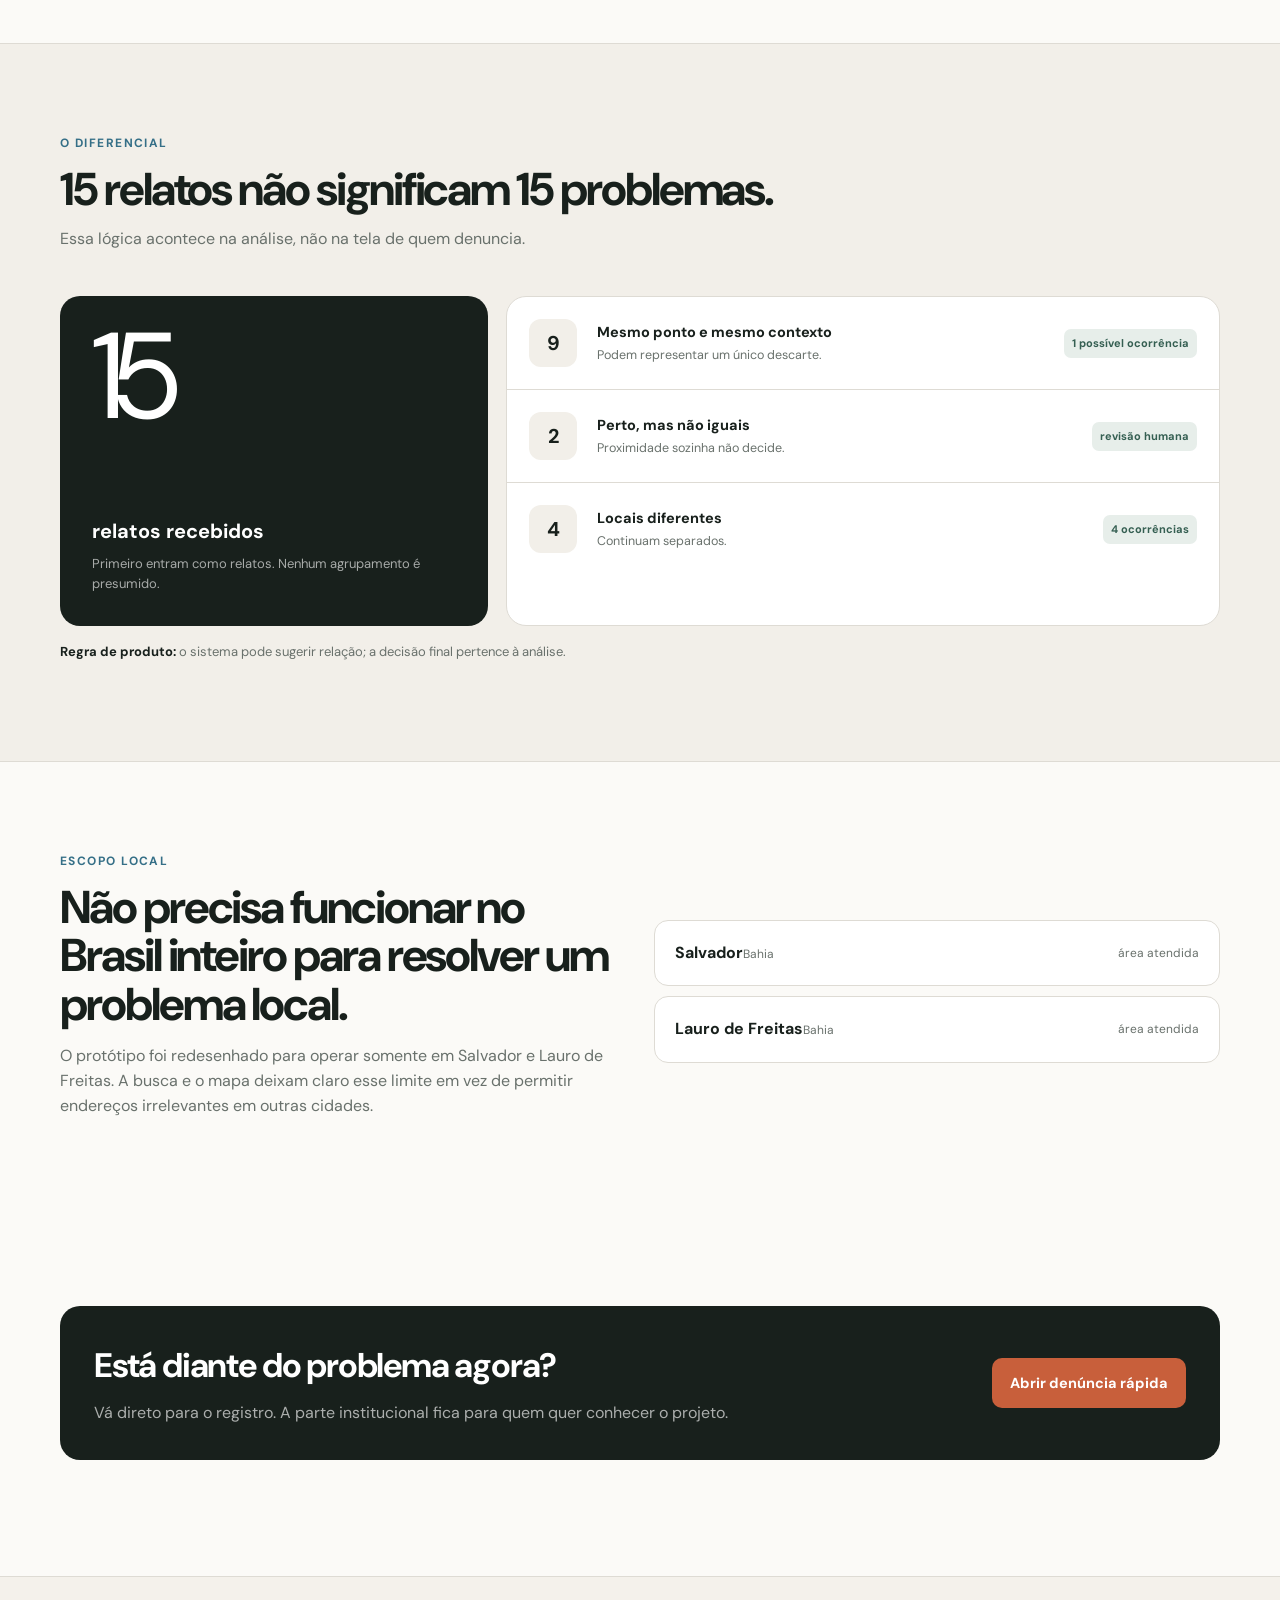
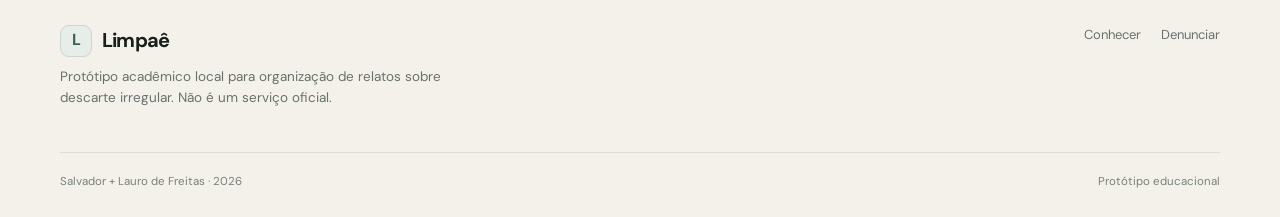
==== commit 4da621fb: "Add files via upload" ====
--- a/index.html
+++ b/index.html
@@ -2,7 +2,118 @@
 <meta charset="utf-8"><meta name="viewport" content="width=device-width,initial-scale=1,viewport-fit=cover">
 <title>Limpaê — Salvador e Lauro de Freitas</title>
 <meta name="description" content="Protótipo acadêmico local para registro de descarte irregular em Salvador e Lauro de Freitas.">
-<link rel="stylesheet" href="assets/styles.css"></head><body>
+<style>
+@import url('https://fonts.googleapis.com/css2?family=DM+Sans:wght@400;500;600;700&display=swap');
+
+:root{
+  --paper:#fbfaf7;
+  --surface:#ffffff;
+  --soft:#f2efe9;
+  --ink:#18201c;
+  --muted:#69716c;
+  --line:#dedbd4;
+  --brand:#355f52;
+  --brand-soft:#e7eeea;
+  --action:#c85f3b;
+  --action-dark:#a9482b;
+  --blue:#356f87;
+  --blue-soft:#e7f0f4;
+  --danger:#a33d32;
+  --radius-sm:10px;
+  --radius-md:16px;
+  --radius-lg:24px;
+  --shadow-sm:0 5px 18px rgba(24,32,28,.06);
+  --shadow-md:0 18px 50px rgba(24,32,28,.09);
+  --max:1160px;
+  --header:68px;
+  --ease:cubic-bezier(.2,.75,.2,1);
+}
+
+*{box-sizing:border-box}
+html{scroll-behavior:smooth}
+body{margin:0;font-family:'DM Sans',system-ui,-apple-system,'Segoe UI',sans-serif;color:var(--ink);background:var(--paper);line-height:1.55;-webkit-font-smoothing:antialiased}
+a{color:inherit}button,input,select,textarea{font:inherit}
+img{max-width:100%;display:block}
+.container{width:min(var(--max),calc(100% - 40px));margin-inline:auto}
+
+.skip-link{position:fixed;left:12px;top:-60px;z-index:4000;background:var(--ink);color:#fff;padding:10px 14px;border-radius:8px;text-decoration:none}.skip-link:focus{top:12px}
+:focus-visible{outline:3px solid rgba(53,111,135,.36);outline-offset:3px}
+
+.project-strip{min-height:34px;display:flex;align-items:center;justify-content:center;padding:6px 16px;border-bottom:1px solid var(--line);background:#f5f2ec;color:#666e68;font-size:12px;letter-spacing:.01em;text-align:center}
+.project-strip strong{color:var(--ink);font-weight:700}
+
+.site-header{position:sticky;top:0;z-index:1100;height:var(--header);display:flex;align-items:center;background:rgba(251,250,247,.92);backdrop-filter:blur(12px);border-bottom:1px solid rgba(222,219,212,.9)}
+.header-inner{display:flex;align-items:center;justify-content:space-between;gap:22px}
+.brand{display:inline-flex;align-items:center;gap:10px;text-decoration:none;min-width:max-content}
+.brand-mark{width:32px;height:32px;border:1px solid #cad6d0;background:var(--brand-soft);color:var(--brand);border-radius:9px;display:grid;place-items:center;font-weight:700;font-size:16px}
+.brand-name{font-size:20px;font-weight:700;letter-spacing:-.04em}
+.main-nav{display:flex;align-items:center;gap:2px}.main-nav a{text-decoration:none;font-size:14px;font-weight:600;color:#424b45;padding:9px 12px;border-radius:9px}.main-nav a:hover,.main-nav a.active{background:var(--soft);color:var(--ink)}
+.main-nav .nav-action{margin-left:8px;background:var(--action);color:#fff;padding:10px 15px}.main-nav .nav-action:hover{background:var(--action-dark);color:#fff}
+.nav-toggle{display:none;border:1px solid var(--line);background:var(--surface);width:42px;height:42px;border-radius:10px;align-items:center;justify-content:center;cursor:pointer}.nav-toggle svg{width:21px}
+.mobile-menu{position:fixed;inset:0;z-index:2000;background:rgba(24,32,28,.32);opacity:0;visibility:hidden;transition:.2s}.mobile-menu.open{opacity:1;visibility:visible}.mobile-panel{position:absolute;right:0;top:0;width:min(330px,88vw);height:100%;background:var(--paper);padding:28px 22px;transform:translateX(30px);transition:transform .3s var(--ease);box-shadow:-20px 0 50px rgba(24,32,28,.16)}.mobile-menu.open .mobile-panel{transform:none}.mobile-panel a{display:block;text-decoration:none;padding:14px 8px;border-bottom:1px solid var(--line);font-weight:600}.mobile-panel .nav-action{margin-top:12px;text-align:center;border:0;background:var(--action);color:#fff;border-radius:10px}
+
+.hero{padding:86px 0 74px;border-bottom:1px solid var(--line);background:var(--paper)}
+.hero-grid{display:grid;grid-template-columns:minmax(0,1.05fr) minmax(360px,.95fr);gap:clamp(44px,7vw,90px);align-items:center}
+.local-badge,.eyebrow{display:inline-flex;align-items:center;gap:8px;width:max-content;max-width:100%;padding:7px 10px;border-radius:8px;background:var(--blue-soft);color:#29586d;font-size:12px;font-weight:700;letter-spacing:.01em}.local-badge svg{width:14px;height:14px}
+.hero h1{font-size:clamp(40px,5.5vw,68px);line-height:1.01;letter-spacing:-.055em;max-width:720px;margin:22px 0 22px;font-weight:700}.hero h1 em{font-style:normal;color:var(--action)}
+.hero-lead{max-width:610px;color:var(--muted);font-size:clamp(16px,1.7vw,19px);margin:0 0 32px}
+.cta-row{display:flex;gap:10px;flex-wrap:wrap}.btn{display:inline-flex;align-items:center;justify-content:center;gap:9px;border:0;border-radius:10px;padding:14px 18px;text-decoration:none;font-weight:700;font-size:14.5px;cursor:pointer;transition:transform .18s var(--ease),background .18s,box-shadow .18s}.btn:hover{transform:translateY(-1px)}.btn-primary{background:var(--action);color:#fff}.btn-primary:hover{background:var(--action-dark);box-shadow:0 10px 24px rgba(200,95,59,.16)}.btn-secondary{background:var(--surface);border:1px solid var(--line);color:var(--ink)}.btn-dark{background:var(--ink);color:#fff}.btn-dark:hover{background:#28312c}.btn-plain{background:transparent;color:var(--muted);padding-inline:8px}.btn svg{width:16px;height:16px}
+
+.hero-proof{margin-top:38px;display:flex;gap:0;border-top:1px solid var(--line);padding-top:20px}.proof-item{padding:0 22px;border-right:1px solid var(--line)}.proof-item:first-child{padding-left:0}.proof-item:last-child{border-right:0}.proof-item strong{display:block;font-size:14px}.proof-item span{display:block;color:var(--muted);font-size:11.5px;margin-top:2px}
+
+.civic-panel{border:1px solid var(--line);background:var(--surface);border-radius:22px;overflow:hidden;box-shadow:var(--shadow-md)}
+.civic-panel-head{display:flex;align-items:center;justify-content:space-between;padding:17px 18px;border-bottom:1px solid var(--line);font-size:12px;color:var(--muted)}.civic-panel-head strong{font-size:13px;color:var(--ink)}
+.city-pair{display:flex;gap:6px}.city-pair span{border:1px solid var(--line);border-radius:7px;padding:5px 7px;background:var(--paper)}
+.civic-map{height:220px;position:relative;overflow:hidden;background:#e9edf0}
+.civic-map::before{content:"";position:absolute;inset:-20%;background:repeating-linear-gradient(27deg,transparent 0 28px,rgba(53,111,135,.10) 29px 30px),repeating-linear-gradient(116deg,transparent 0 39px,rgba(53,111,135,.08) 40px 41px)}
+.civic-map::after{content:"";position:absolute;inset:0;background:radial-gradient(circle at 68% 30%,rgba(53,111,135,.15),transparent 26%),radial-gradient(circle at 43% 64%,rgba(53,95,82,.12),transparent 25%)}
+.mock-pin{position:absolute;z-index:2;left:58%;top:44%;width:36px;height:36px;border-radius:50% 50% 50% 4px;background:var(--action);transform:rotate(-45deg);box-shadow:0 8px 18px rgba(24,32,28,.18)}.mock-pin::after{content:"";position:absolute;inset:10px;background:#fff;border-radius:50%}.mock-pin-label{position:absolute;z-index:3;left:calc(58% + 22px);top:42%;background:#fff;border:1px solid var(--line);padding:8px 10px;border-radius:9px;font-size:11px;box-shadow:var(--shadow-sm)}
+.civic-flow{padding:18px}.civic-flow-row{display:grid;grid-template-columns:24px 1fr auto;align-items:center;gap:10px;padding:11px 0;border-bottom:1px solid #ece9e3}.civic-flow-row:last-child{border-bottom:0}.flow-number{width:24px;height:24px;border-radius:7px;background:var(--soft);display:grid;place-items:center;font-size:11px;font-weight:700}.civic-flow-row strong{font-size:13px}.civic-flow-row small{font-size:11px;color:var(--muted)}.status-chip{padding:5px 7px;border-radius:7px;font-size:10px;font-weight:700;background:var(--brand-soft);color:var(--brand)}
+
+.section{padding:86px 0}.section-soft{background:var(--soft);border-top:1px solid var(--line);border-bottom:1px solid var(--line)}.section-head{max-width:760px;margin-bottom:44px}.section-kicker{font-size:12px;text-transform:uppercase;letter-spacing:.12em;color:var(--blue);font-weight:700}.section-head h2{font-size:clamp(30px,4vw,46px);line-height:1.06;letter-spacing:-.045em;margin:10px 0 14px}.section-head p{margin:0;color:var(--muted);font-size:16px}
+
+.steps{border-top:1px solid var(--line)}.step-row{display:grid;grid-template-columns:64px 180px 1fr;gap:26px;align-items:start;padding:25px 0;border-bottom:1px solid var(--line)}.step-num{font-size:12px;color:var(--muted);font-weight:700}.step-title{font-size:17px;font-weight:700}.step-copy{color:var(--muted);font-size:15px;max-width:650px}
+
+.cluster-grid{display:grid;grid-template-columns:.75fr 1.25fr;gap:18px;align-items:stretch}.cluster-big{border-radius:20px;background:var(--ink);color:#fff;padding:32px;display:flex;flex-direction:column;justify-content:space-between;min-height:330px}.cluster-big .number{font-size:clamp(78px,10vw,122px);line-height:.8;letter-spacing:-.075em;color:#fff}.cluster-big strong{font-size:20px}.cluster-big p{margin:7px 0 0;color:rgba(255,255,255,.62);font-size:13px}.cluster-list{border:1px solid var(--line);border-radius:20px;background:var(--surface);overflow:hidden}.cluster-item{display:grid;grid-template-columns:52px 1fr auto;gap:16px;align-items:center;padding:22px;border-bottom:1px solid var(--line)}.cluster-item:last-child{border-bottom:0}.cluster-count{width:48px;height:48px;border-radius:12px;background:var(--soft);display:grid;place-items:center;font-weight:700;font-size:20px}.cluster-item strong{display:block;font-size:14.5px}.cluster-item small{display:block;color:var(--muted);font-size:12.5px;margin-top:3px}.cluster-result{font-size:11px;font-weight:700;color:var(--brand);background:var(--brand-soft);border-radius:7px;padding:6px 8px;text-align:right}.cluster-note{font-size:13px;color:var(--muted);margin-top:16px}.cluster-note strong{color:var(--ink)}
+
+.scope-section{display:grid;grid-template-columns:1fr 1fr;gap:28px;align-items:center}.scope-copy h2{font-size:clamp(30px,4vw,46px);line-height:1.05;letter-spacing:-.045em;margin:10px 0 14px}.scope-copy p{color:var(--muted);max-width:570px}.scope-cities{display:grid;gap:10px}.scope-city{padding:20px;border:1px solid var(--line);border-radius:14px;background:var(--surface);display:flex;align-items:center;justify-content:space-between}.scope-city strong{font-size:16px}.scope-city span{font-size:12px;color:var(--muted)}
+
+.cta-band{padding:34px;border-radius:20px;background:var(--ink);color:#fff;display:flex;justify-content:space-between;gap:28px;align-items:center}.cta-band h2{font-size:clamp(25px,3vw,34px);letter-spacing:-.035em;margin:0 0 8px}.cta-band p{margin:0;color:rgba(255,255,255,.64);max-width:650px}
+
+footer{margin-top:30px;padding:48px 0 26px;border-top:1px solid var(--line);background:#f4f1eb}.footer-grid{display:flex;justify-content:space-between;gap:36px;flex-wrap:wrap}.footer-copy{max-width:420px;color:var(--muted);font-size:13.5px;margin-top:10px}.footer-links{display:flex;gap:20px;flex-wrap:wrap}.footer-links a{text-decoration:none;color:var(--muted);font-size:13px}.footer-bottom{margin-top:30px;padding-top:20px;border-top:1px solid var(--line);display:flex;justify-content:space-between;gap:12px;flex-wrap:wrap;color:#7a817c;font-size:11.5px}
+
+/* Conhecer */
+.intro-active #homeBrand{opacity:0}
+.intro-splash{position:fixed;inset:0;z-index:5000;background:var(--paper);display:grid;place-items:center;overflow:hidden;cursor:pointer}.intro-splash::before{content:"";position:absolute;width:min(78vw,860px);aspect-ratio:1;border:1px solid #e7e3dc;border-radius:50%;box-shadow:0 0 0 90px rgba(222,219,212,.18),0 0 0 180px rgba(222,219,212,.10)}.intro-lockup{position:relative;z-index:2;text-align:center;will-change:transform,opacity}.intro-brand{display:inline-flex;align-items:center;gap:16px;font-size:clamp(62px,12vw,132px);font-weight:700;letter-spacing:-.075em;line-height:.85}.intro-brand .intro-mark{width:.72em;height:.72em;border-radius:.22em;background:var(--brand-soft);border:1px solid #c7d5ce;color:var(--brand);display:grid;place-items:center;font-size:.42em;letter-spacing:0}.intro-sub{margin-top:24px;font-size:11px;text-transform:uppercase;letter-spacing:.18em;color:#78807a}.intro-skip{position:absolute;right:24px;bottom:22px;z-index:3;color:#8a918c;font-size:11px}.intro-splash.leaving{pointer-events:none}
+.about-hero{padding:72px 0 66px;border-bottom:1px solid var(--line)}.about-hero h1{font-size:clamp(42px,6vw,72px);line-height:1;letter-spacing:-.06em;max-width:850px;margin:16px 0 20px}.about-hero p{max-width:700px;color:var(--muted);font-size:18px}
+.story{display:grid;grid-template-columns:240px 1fr;gap:60px;padding:52px 0;border-bottom:1px solid var(--line)}.story-label{font-size:12px;text-transform:uppercase;letter-spacing:.12em;color:var(--blue);font-weight:700}.story h2{font-size:clamp(26px,3vw,38px);letter-spacing:-.04em;margin:0 0 16px}.story p{color:var(--muted);font-size:16px;max-width:720px}.story p:first-of-type{margin-top:0}
+.tech-list{display:flex;gap:8px;flex-wrap:wrap}.tech-list span{border:1px solid var(--line);background:var(--surface);border-radius:8px;padding:8px 10px;font-size:12px;color:#4c5550}
+.team-grid{display:grid;grid-template-columns:repeat(3,1fr);gap:10px}.team-person{padding:22px;border:1px solid var(--line);background:var(--surface);border-radius:14px}.team-role{font-size:10px;text-transform:uppercase;letter-spacing:.11em;color:var(--blue);font-weight:700}.team-person strong{display:block;margin-top:8px;font-size:17px}.academic-note{padding:22px;border:1px solid #d7d3cb;border-radius:14px;background:#f5f2ec;color:var(--muted);font-size:13.5px}.academic-note strong{color:var(--ink)}
+
+/* Denúncia */
+.report-page{background:#f8f6f1}.report-header .main-nav .nav-action{background:var(--ink)}
+.report-intro{padding:46px 0 22px}.report-intro-row{display:flex;align-items:flex-end;justify-content:space-between;gap:30px}.report-intro h1{font-size:clamp(32px,4vw,46px);letter-spacing:-.045em;line-height:1.02;margin:10px 0 8px}.report-intro p{margin:0;color:var(--muted);max-width:630px}.privacy-note{font-size:11.5px;color:#59625c;background:#efede7;border:1px solid #dfdcd5;padding:9px 11px;border-radius:8px;max-width:330px}
+.wizard-shell{padding-bottom:78px}.wizard-layout{display:grid;grid-template-columns:minmax(0,1fr) 300px;gap:22px;align-items:start}.wizard-card{background:var(--surface);border:1px solid var(--line);border-radius:18px;box-shadow:var(--shadow-sm);overflow:hidden}.wizard-top{padding:18px 22px;border-bottom:1px solid var(--line);display:flex;align-items:center;gap:16px;overflow:auto}.wstep{display:flex;align-items:center;gap:8px;color:#8a918c;font-size:11.5px;font-weight:700;white-space:nowrap}.wstep .circle{width:25px;height:25px;border-radius:50%;border:1px solid var(--line);display:grid;place-items:center;background:var(--paper)}.wstep.active{color:var(--ink)}.wstep.active .circle{background:var(--ink);border-color:var(--ink);color:#fff}.wstep.done .circle{background:var(--brand-soft);border-color:#cbd8d2;color:var(--brand)}.wline{width:28px;height:1px;background:var(--line);flex:0 0 auto}.wizard-body{padding:26px}.step-panel{display:none}.step-panel.active{display:block}.step-title{font-size:24px;letter-spacing:-.035em;margin:0 0 7px}.step-help{margin:0 0 22px;color:var(--muted);font-size:14px}.field{margin-bottom:18px}.field label{display:block;font-size:13px;font-weight:700;margin-bottom:7px}.field-hint{font-size:11.5px;color:var(--muted);margin-top:6px}.input,.select,.textarea{width:100%;border:1px solid #cfccc5;background:#fff;border-radius:10px;padding:12px 13px;color:var(--ink);outline:0}.input:focus,.select:focus,.textarea:focus{border-color:#7a9cac;box-shadow:0 0 0 3px rgba(53,111,135,.09)}.textarea{min-height:110px;resize:vertical}.field-grid{display:grid;grid-template-columns:1fr 1fr;gap:12px}
+.location-actions{display:grid;grid-template-columns:1fr auto;gap:8px;margin-bottom:10px}.search-wrap{display:grid;grid-template-columns:1fr auto;gap:8px}.geo-status{min-height:20px;margin:6px 0 12px;color:var(--muted);font-size:12px}.geo-status.error{color:var(--danger)}.geo-status.success{color:var(--brand)}.search-results{display:none;border:1px solid var(--line);border-radius:10px;background:#fff;overflow:hidden;margin-bottom:12px}.search-results.show{display:block}.search-result{display:block;width:100%;border:0;border-bottom:1px solid #eeeae4;background:#fff;text-align:left;padding:11px 12px;cursor:pointer;color:var(--ink)}.search-result:last-child{border-bottom:0}.search-result:hover{background:#f7f5f0}.search-result strong{display:block;font-size:12.5px}.search-result span{display:block;font-size:11px;color:var(--muted);margin-top:2px}
+.map-wrap{position:relative;border:1px solid var(--line);border-radius:14px;overflow:hidden;background:#e8ecee}.map{height:430px;width:100%}.map-scope{position:absolute;z-index:20;left:12px;top:12px;background:rgba(255,255,255,.94);backdrop-filter:blur(7px);border:1px solid rgba(222,219,212,.9);padding:8px 10px;border-radius:8px;font-size:10.5px;font-weight:700;color:#43504a;box-shadow:var(--shadow-sm);pointer-events:none}.selected-address{margin-top:10px;border:1px solid var(--line);background:#f6f4ef;border-radius:10px;padding:11px 12px;font-size:12.5px;color:#4d5650}.selected-address strong{display:block;color:var(--ink);margin-bottom:2px}.selected-address.empty{color:var(--muted)}
+.map-pin{width:34px;height:34px;border-radius:50% 50% 50% 5px;background:var(--action);transform:rotate(-45deg);border:3px solid #fff;box-shadow:0 6px 18px rgba(24,32,28,.28)}.map-pin::after{content:"";position:absolute;width:8px;height:8px;border-radius:50%;background:#fff;left:10px;top:10px}
+.actions{display:flex;justify-content:space-between;gap:10px;margin-top:24px;padding-top:20px;border-top:1px solid var(--line)}.actions .right{margin-left:auto}.btn[disabled]{opacity:.55;cursor:not-allowed;transform:none}
+.dropzone{border:1.5px dashed #c8c5be;border-radius:14px;background:#faf8f4;padding:34px 22px;text-align:center;cursor:pointer}.dropzone:hover{border-color:#9caaa3;background:#f7f5f0}.dropzone strong{display:block;font-size:15px}.dropzone span{display:block;color:var(--muted);font-size:12px;margin-top:5px}.photos{display:grid;grid-template-columns:repeat(auto-fill,minmax(120px,1fr));gap:10px;margin-top:14px}.photo{position:relative;aspect-ratio:4/3;border-radius:10px;overflow:hidden;background:#eee}.photo img{width:100%;height:100%;object-fit:cover}.photo button{position:absolute;right:6px;top:6px;border:0;width:28px;height:28px;border-radius:8px;background:rgba(24,32,28,.8);color:#fff;cursor:pointer}
+.category-grid{display:grid;grid-template-columns:repeat(2,1fr);gap:8px}.category-option{position:relative}.category-option input{position:absolute;opacity:0}.category-option label{display:block;border:1px solid var(--line);border-radius:10px;padding:12px;background:#fff;cursor:pointer;font-size:12.5px;font-weight:600}.category-option input:checked+label{border-color:#89a3ad;background:var(--blue-soft);box-shadow:0 0 0 2px rgba(53,111,135,.08)}.risk-list{display:grid;gap:7px}.risk-item{display:flex;gap:9px;align-items:flex-start;border:1px solid var(--line);border-radius:10px;padding:10px 11px;background:#fff;font-size:12.5px}.risk-item input{margin-top:3px}
+.check-row{display:flex;gap:9px;align-items:flex-start;font-size:12.5px;color:#4e5752}.check-row input{margin-top:3px}.contact-fields.hidden{display:none}
+.review{border-top:1px solid var(--line)}.review-row{display:grid;grid-template-columns:130px 1fr;gap:18px;padding:13px 0;border-bottom:1px solid var(--line)}.review-row .key{font-size:11.5px;color:var(--muted);font-weight:700}.review-row .value{font-size:13px;text-align:right}.review-photo-strip{display:flex;gap:7px;flex-wrap:wrap}.review-photo-strip img{width:62px;height:50px;object-fit:cover;border-radius:7px}
+.analysis-callout{margin-top:18px;padding:14px;border-radius:10px;background:#f1f3ef;border:1px solid #dce2dc;font-size:12.5px;color:#59635d}.analysis-callout strong{display:block;color:var(--ink);margin-bottom:3px}
+.side-card{position:sticky;top:calc(var(--header) + 18px);border:1px solid var(--line);border-radius:16px;background:#f3f0ea;padding:20px}.side-card h3{font-size:15px;margin:0 0 14px}.side-list{display:grid;gap:14px}.side-item{display:grid;grid-template-columns:26px 1fr;gap:10px}.side-item .ico{width:26px;height:26px;border-radius:8px;background:#fff;border:1px solid var(--line);display:grid;place-items:center;font-size:11px;font-weight:700}.side-item strong{display:block;font-size:12px}.side-item span{display:block;color:var(--muted);font-size:11px;margin-top:2px}.side-privacy{margin-top:18px;padding-top:16px;border-top:1px solid #d8d4cc;color:var(--muted);font-size:11px}
+.modal-overlay{position:fixed;inset:0;z-index:4000;background:rgba(24,32,28,.48);display:flex;align-items:center;justify-content:center;padding:20px;opacity:0;visibility:hidden;transition:.2s}.modal-overlay.show{opacity:1;visibility:visible}.modal{width:min(460px,100%);background:#fff;border-radius:18px;border:1px solid var(--line);padding:28px;box-shadow:0 30px 80px rgba(24,32,28,.24)}.modal-icon{width:48px;height:48px;border-radius:14px;background:var(--brand-soft);color:var(--brand);display:grid;place-items:center;font-size:22px;margin-bottom:16px}.modal h2{font-size:24px;letter-spacing:-.035em;margin:0 0 8px}.modal p{color:var(--muted);font-size:13px;margin:0 0 14px}.protocol{display:inline-flex;background:var(--soft);border:1px solid var(--line);border-radius:8px;padding:7px 9px;font-size:11px;font-weight:700;margin-bottom:18px}
+
+.reveal{opacity:0;transform:translateY(14px);transition:opacity .55s var(--ease),transform .55s var(--ease)}.reveal.visible{opacity:1;transform:none}
+
+@media(max-width:920px){.hero-grid,.scope-section,.cluster-grid{grid-template-columns:1fr}.civic-panel{max-width:620px}.wizard-layout{grid-template-columns:1fr}.side-card{display:none}.story{grid-template-columns:1fr;gap:14px}.team-grid{grid-template-columns:1fr 1fr}}
+@media(max-width:760px){.main-nav{display:none}.nav-toggle{display:flex}.hero{padding:60px 0 52px}.hero-grid{gap:38px}.hero h1{font-size:clamp(38px,11vw,54px)}.hero-proof{display:grid;grid-template-columns:1fr;gap:10px}.proof-item,.proof-item:first-child{padding:0;border:0}.section{padding:62px 0}.step-row{grid-template-columns:42px 1fr;gap:16px}.step-copy{grid-column:2}.cluster-item{grid-template-columns:44px 1fr}.cluster-result{grid-column:2;justify-self:start}.cluster-big{min-height:250px}.cta-band{align-items:flex-start;flex-direction:column}.report-intro-row{align-items:flex-start;flex-direction:column}.privacy-note{max-width:none}.map{height:360px}.wizard-body{padding:20px}.wizard-top{padding:14px 16px}.field-grid{grid-template-columns:1fr}.team-grid{grid-template-columns:1fr}.intro-brand{gap:10px}.intro-sub{margin-top:18px}.review-row{grid-template-columns:100px 1fr}}
+@media(max-width:520px){.container{width:min(100% - 28px,var(--max))}.cta-row{display:grid}.btn{width:100%}.civic-map{height:190px}.map{height:330px}.location-actions,.search-wrap{grid-template-columns:1fr}.location-actions .btn,.search-wrap .btn{width:100%}.category-grid{grid-template-columns:1fr}.actions{display:grid;grid-template-columns:1fr 1fr}.actions .right{margin:0}.actions .btn{width:100%}.step-title{font-size:22px}.intro-skip{right:14px;bottom:14px}}
+@media(prefers-reduced-motion:reduce){html{scroll-behavior:auto}.reveal{opacity:1;transform:none}.intro-splash{display:none!important}*{transition-duration:.001ms!important;animation-duration:.001ms!important}}
+
+</style></head><body>
 <a class="skip-link" href="#conteudo">Ir para o conteúdo</a>
 <div class="project-strip"><strong>Projeto acadêmico</strong>&nbsp;·&nbsp; atuação proposta somente em Salvador e Lauro de Freitas</div>
 <header class="site-header"><div class="container header-inner">
@@ -31,4 +142,22 @@
 <section class="section"><div class="container"><div class="cta-band reveal"><div><h2>Está diante do problema agora?</h2><p>Vá direto para o registro. A parte institucional fica para quem quer conhecer o projeto.</p></div><a class="btn btn-primary" href="denuncia.html">Abrir denúncia rápida</a></div></div></section>
 </main>
 <footer><div class="container"><div class="footer-grid"><div><a class="brand" href="index.html"><span class="brand-mark">L</span><span class="brand-name">Limpaê</span></a><p class="footer-copy">Protótipo acadêmico local para organização de relatos sobre descarte irregular. Não é um serviço oficial.</p></div><div class="footer-links"><a href="sobre.html">Conhecer</a><a href="denuncia.html">Denunciar</a></div></div><div class="footer-bottom"><span>Salvador + Lauro de Freitas · 2026</span><span>Protótipo educacional</span></div></div></footer>
-<script src="assets/site.js"></script></body></html>
+<script>
+(function(){
+  const toggle=document.getElementById('navToggle');
+  const menu=document.getElementById('mobileMenu');
+  if(toggle&&menu){
+    const close=()=>{menu.classList.remove('open');toggle.setAttribute('aria-expanded','false');document.body.style.overflow=''};
+    toggle.addEventListener('click',()=>{const open=menu.classList.toggle('open');toggle.setAttribute('aria-expanded',String(open));document.body.style.overflow=open?'hidden':''});
+    menu.addEventListener('click',e=>{if(e.target===menu)close()});
+    menu.querySelectorAll('a').forEach(a=>a.addEventListener('click',close));
+    addEventListener('resize',()=>{if(innerWidth>760)close()});
+  }
+  const els=document.querySelectorAll('.reveal');
+  if('IntersectionObserver' in window){
+    const io=new IntersectionObserver(entries=>entries.forEach(e=>{if(e.isIntersecting){e.target.classList.add('visible');io.unobserve(e.target)}}),{threshold:.12});
+    els.forEach(el=>io.observe(el));
+  }else els.forEach(el=>el.classList.add('visible'));
+})();
+
+</script></body></html>
